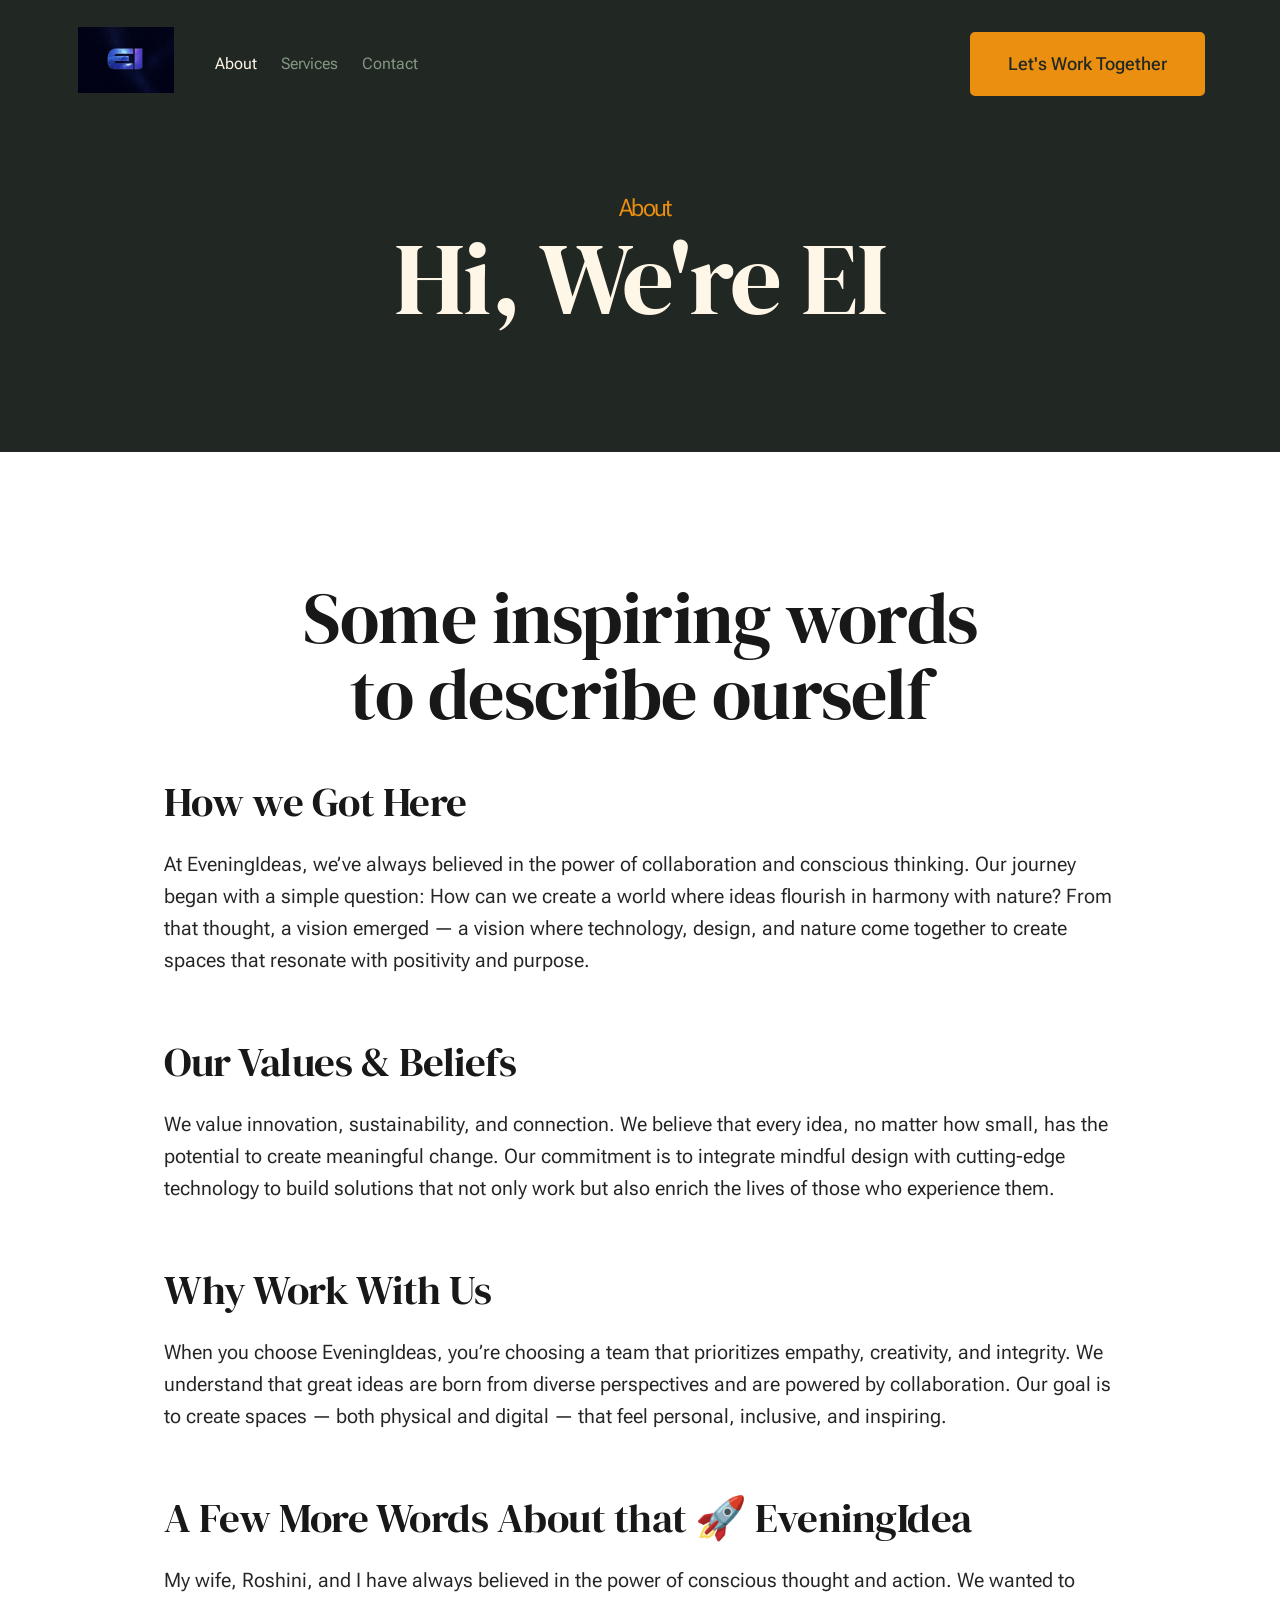
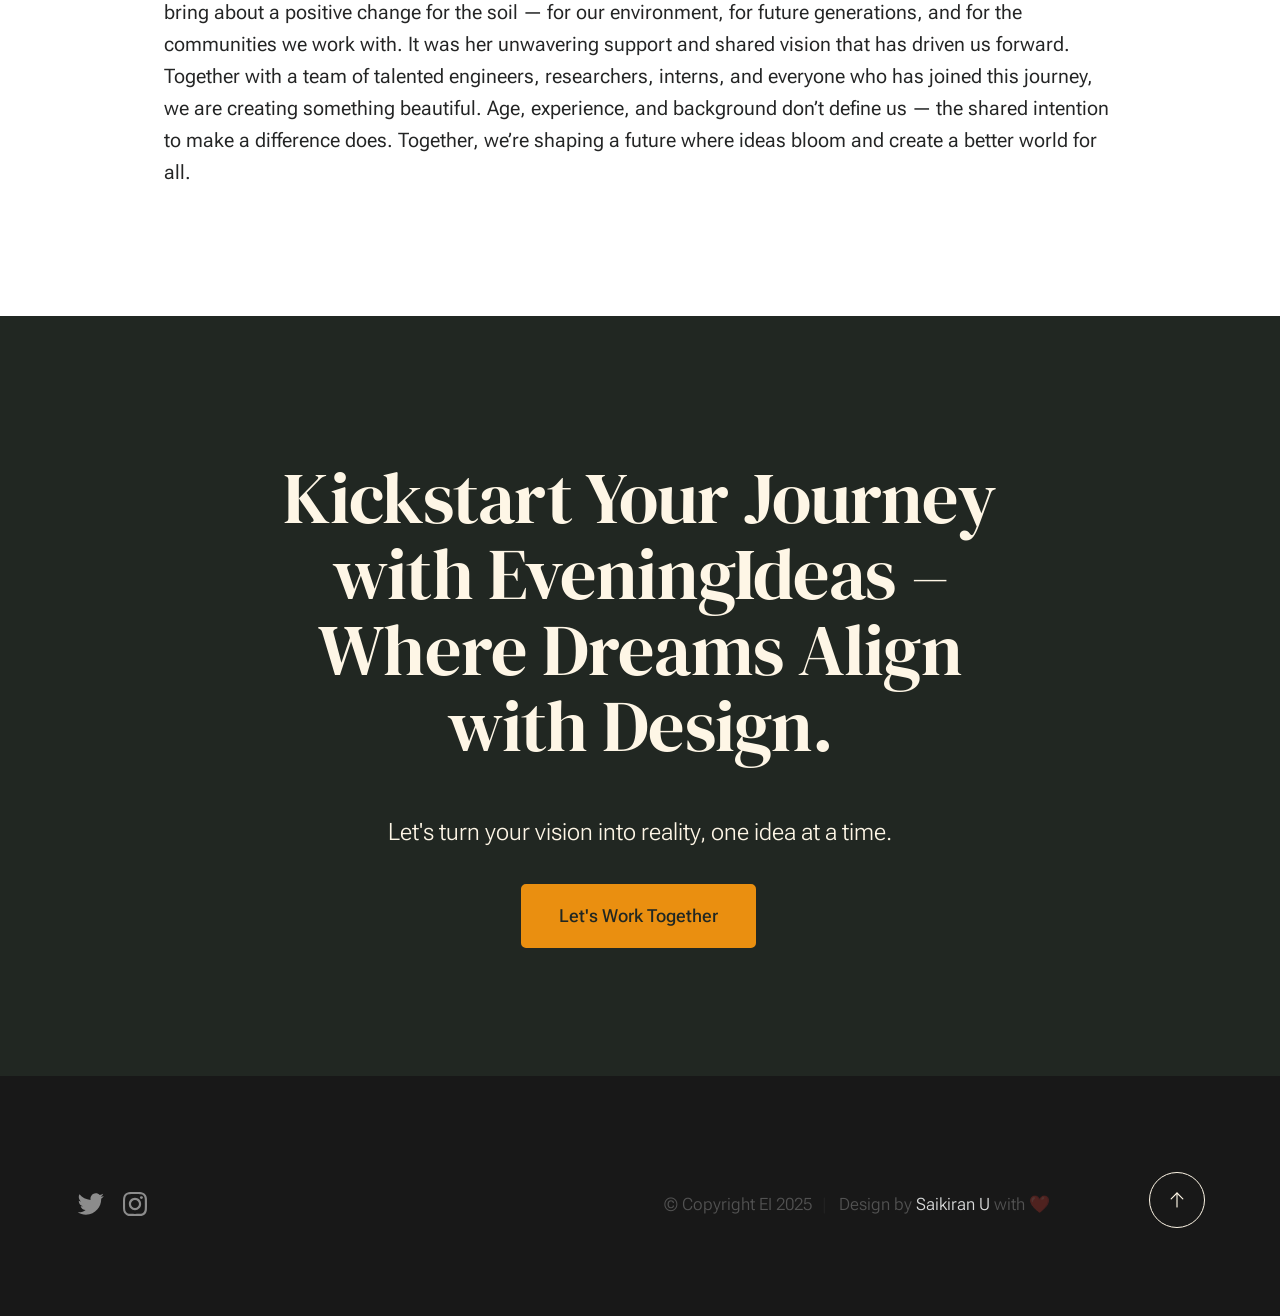
==== about.html @ 728749f4 "Add files via upload" ====
<!DOCTYPE html>
<html lang="en" class="no-js" >
<head>

    <!--- basic page needs
    ================================================== -->
    <meta charset="utf-8">
    <meta name="viewport" content="width=device-width, initial-scale=1">
    <title>About - EI</title>

    <script>
        document.documentElement.classList.remove('no-js');
        document.documentElement.classList.add('js');
    </script>

    <!-- CSS
    ================================================== -->
    <link rel="stylesheet" href="css/vendor.css">
    <link rel="stylesheet" href="css/styles.css">

    <!-- favicons
    ================================================== -->
    <link rel="apple-touch-icon" sizes="180x180" href="apple-touch-icon.jpeg">
    <link rel="icon" type="image/png" sizes="32x32" href="favicon-32x32.jpeg">
    <link rel="icon" type="image/png" sizes="16x16" href="favicon-16x16.jpeg">
    <link rel="manifest" href="site.webmanifest">

</head>


<body id="top">


    <!-- preloader
    ================================================== -->
    <div id="preloader">
        <div id="loader" class="dots-fade">
            <div></div>
            <div></div>
            <div></div>
        </div>
    </div>


    <!-- page wrap
    ================================================== -->
    <div id="page" class="s-pagewrap">


        <!-- # site header 
        ================================================== -->
        <header class="s-header">

            <div class="row s-header__inner width-sixteen-col">

                <div class="s-header__block">
                    <div class="s-header__logo">
                        <a class="logo" href="index.html">
                            <img src="images/logo.jpeg" alt="Homepage">
                        </a>
                    </div>

                    <a class="s-header__menu-toggle" href="#0"><span>Menu</span></a>
                </div> <!-- end s-header__block -->

                <nav class="s-header__nav">
    
                    <ul class="s-header__menu-links">
                        <li class="current"><a href="about.html">About</a></li>
                        <li><a href="services.html">Services</a></li>
                        <li><a href="contact.html">Contact</a></li>
                    </ul> <!-- s-header__menu-links -->

                    <div class="s-header__contact">
                        <a href="contact.html" class="btn btn--primary s-header__contact-btn">Let's Work Together</a>                        
                    </div> <!-- s-header__contact -->
    
                </nav> <!-- end s-header__nav -->

            </div> <!-- end s-header__inner -->

        </header> <!-- end s-header -->


        <!-- # site main content
        ================================================== -->
        <section id="content" class="s-content">

               <section class="s-pageheader pageheader">
                    <div class="row">
                        <div class="column xl-12">
                            <h1 class="page-title">
                                <span class="page-title__small-type text-pretitle">About</span>
                                Hi, We're EI
                            </h1>
                            
                        </div>
                    </div>
               </section> <!-- end pageheader --> 

               <section class="s-pagecontent pagecontent">

                    <div class="row row-x-center text-center">
                        <div class="column xl-8 lg-12">
                            <h2 class="text-display-title">Some inspiring words to describe ourself</h2>
                        </div>                       
                    </div> <!-- end pageintro -->   

                    <div class="row width-narrower pagemain">
                        <div class="column xl-12"> 

                            <h2>How we Got Here</h2>
                            <p>
                                At EveningIdeas, we’ve always believed in the power of collaboration and conscious thinking. 
                                Our journey began with a simple question: How can we create a world where ideas flourish in harmony with nature? 
                                From that thought, a vision emerged — a vision where technology, design, and nature come together to create spaces that resonate with positivity and purpose.
                            </p>

                            <h2>Our Values & Beliefs</h2>

                            
                            <p>
                               We value innovation, sustainability, and connection. 
                               We believe that every idea, no matter how small, has the potential to create meaningful change. 
                               Our commitment is to integrate mindful design with cutting-edge technology to build solutions that not only work but also enrich the lives of those who experience them.
                            </p>
                            
                            <h2>Why Work With Us</h2>
                            <p>
                               When you choose EveningIdeas, you’re choosing a team that prioritizes empathy, creativity, and integrity. 
                               We understand that great ideas are born from diverse perspectives and are powered by collaboration. 
                               Our goal is to create spaces — both physical and digital — that feel personal, inclusive, and inspiring.
                            </p>

                            <h2>A Few More Words About that 🚀 EveningIdea</h2>
                            <p>
                                My wife, Roshini, and I have always believed in the power of conscious thought and action. 
                                We wanted to bring about a positive change for the soil — for our environment, for future generations, and for the communities we work with. 
                                It was her unwavering support and shared vision that has driven us forward. Together with a team of talented engineers, researchers, interns, and 
                                everyone who has joined this journey, 
                                we are creating something beautiful. Age, experience, and background don’t define us — 
                                the shared intention to make a difference does. Together, we’re shaping a future where ideas bloom and 
                                create a better world for all.
                            </p>

                        </div> <!-- end grid-block-->
                    </div> <!-- end pagemain -->

               </section> <!-- pagecontent -->

    

        </section> <!-- s-content-->

        <!-- # cta
        ================================================== -->
        <section id="cta" class="s-cta"> 

            <div class="row row-x-center text-center">
                <div class="column xl-8 lg-12">

                    <div class="s-cta__content">
                        <h2 class="text-display-title">
                            Kickstart Your Journey with EveningIdeas – Where Dreams Align with Design.
                        </h2>
                        <p class="lead">
                            Let's turn your vision into reality, one idea at a time.
                        </p>
                        <a href="contact.html" class="btn btn--primary">Let's Work Together</a>
                    </div>

                </div>
            </div>

        </section> <!-- end s-cta -->

        


        <!-- # footer 
        ================================================== -->
        <footer class="s-footer">
            <div class="row s-footer__bottom">
                <div class="column xl-6 lg-12">
                    <ul class="s-footer__social social-list">
                        <li>
                            <a href="#0">
                                <svg xmlns="http://www.w3.org/2000/svg" width="24" height="24" viewBox="0 0 24 24" style="fill:rgba(0, 0, 0, 1);transform:;-ms-filter:"><path d="M19.633,7.997c0.013,0.175,0.013,0.349,0.013,0.523c0,5.325-4.053,11.461-11.46,11.461c-2.282,0-4.402-0.661-6.186-1.809 c0.324,0.037,0.636,0.05,0.973,0.05c1.883,0,3.616-0.636,5.001-1.721c-1.771-0.037-3.255-1.197-3.767-2.793 c0.249,0.037,0.499,0.062,0.761,0.062c0.361,0,0.724-0.05,1.061-0.137c-1.847-0.374-3.23-1.995-3.23-3.953v-0.05 c0.537,0.299,1.16,0.486,1.82,0.511C3.534,9.419,2.823,8.184,2.823,6.787c0-0.748,0.199-1.434,0.548-2.032 c1.983,2.443,4.964,4.04,8.306,4.215c-0.062-0.3-0.1-0.611-0.1-0.923c0-2.22,1.796-4.028,4.028-4.028 c1.16,0,2.207,0.486,2.943,1.272c0.91-0.175,1.782-0.512,2.556-0.973c-0.299,0.935-0.936,1.721-1.771,2.22 c0.811-0.088,1.597-0.312,2.319-0.624C21.104,6.712,20.419,7.423,19.633,7.997z"></path></svg>
                                <span class="u-screen-reader-text">Twitter</span>
                            </a>
                        </li>
                        <li>
                            <a href="#0">
                                <svg xmlns="http://www.w3.org/2000/svg" width="24" height="24" viewBox="0 0 24 24" style="fill:rgba(0, 0, 0, 1);transform:;-ms-filter:"><path d="M11.999,7.377c-2.554,0-4.623,2.07-4.623,4.623c0,2.554,2.069,4.624,4.623,4.624c2.552,0,4.623-2.07,4.623-4.624 C16.622,9.447,14.551,7.377,11.999,7.377L11.999,7.377z M11.999,15.004c-1.659,0-3.004-1.345-3.004-3.003 c0-1.659,1.345-3.003,3.004-3.003s3.002,1.344,3.002,3.003C15.001,13.659,13.658,15.004,11.999,15.004L11.999,15.004z"></path><circle cx="16.806" cy="7.207" r="1.078"></circle><path d="M20.533,6.111c-0.469-1.209-1.424-2.165-2.633-2.632c-0.699-0.263-1.438-0.404-2.186-0.42 c-0.963-0.042-1.268-0.054-3.71-0.054s-2.755,0-3.71,0.054C7.548,3.074,6.809,3.215,6.11,3.479C4.9,3.946,3.945,4.902,3.477,6.111 c-0.263,0.7-0.404,1.438-0.419,2.186c-0.043,0.962-0.056,1.267-0.056,3.71c0,2.442,0,2.753,0.056,3.71 c0.015,0.748,0.156,1.486,0.419,2.187c0.469,1.208,1.424,2.164,2.634,2.632c0.696,0.272,1.435,0.426,2.185,0.45 c0.963,0.042,1.268,0.055,3.71,0.055s2.755,0,3.71-0.055c0.747-0.015,1.486-0.157,2.186-0.419c1.209-0.469,2.164-1.424,2.633-2.633 c0.263-0.7,0.404-1.438,0.419-2.186c0.043-0.962,0.056-1.267,0.056-3.71s0-2.753-0.056-3.71C20.941,7.57,20.801,6.819,20.533,6.111z M19.315,15.643c-0.007,0.576-0.111,1.147-0.311,1.688c-0.305,0.787-0.926,1.409-1.712,1.711c-0.535,0.199-1.099,0.303-1.67,0.311 c-0.95,0.044-1.218,0.055-3.654,0.055c-2.438,0-2.687,0-3.655-0.055c-0.569-0.007-1.135-0.112-1.669-0.311 c-0.789-0.301-1.414-0.923-1.719-1.711c-0.196-0.534-0.302-1.099-0.311-1.669c-0.043-0.95-0.053-1.218-0.053-3.654 c0-2.437,0-2.686,0.053-3.655c0.007-0.576,0.111-1.146,0.311-1.687c0.305-0.789,0.93-1.41,1.719-1.712 c0.534-0.198,1.1-0.303,1.669-0.311c0.951-0.043,1.218-0.055,3.655-0.055c2.437,0,2.687,0,3.654,0.055 c0.571,0.007,1.135,0.112,1.67,0.311c0.786,0.303,1.407,0.925,1.712,1.712c0.196,0.534,0.302,1.099,0.311,1.669 c0.043,0.951,0.054,1.218,0.054,3.655c0,2.436,0,2.698-0.043,3.654H19.315z"></path></svg>
                                <span class="u-screen-reader-text">Instagram</span>
                            </a>
                        </li>
                    </ul> <!-- end s-footer__social -->
                </div>
                <div class="column xl-6 lg-12">
                    <p class="ss-copyright">
                        <span>© Copyright EI 2025</span> 
                        <span> Design by <a href="https://x.com/saiupputuri" target="_blank">  Saikiran U </a> with ❤️</span>
                    </p>
                </div>

                <div class="ss-go-top">
                    <a class="smoothscroll" title="Back to Top" href="#top">
                        <svg xmlns="http://www.w3.org/2000/svg" viewBox="0 0 24 24" width="36" height="36" fill="none" stroke="#ffffff" stroke-width="1" stroke-linecap="round" stroke-linejoin="round">&lt;!--!  Atomicons Free 1.00 by @atisalab License - https://atomicons.com/license/ (Icons: CC BY 4.0) Copyright 2021 Atomicons --&gt;<polyline points="17 11 12 6 7 11"></polyline><line x1="12" y1="18" x2="12" y2="6"></line></svg>
                    </a>
                </div> <!-- end ss-go-top -->
            </div>
            
        </footer> <!-- end s-footer -->

    </div> <!-- end page-wrap -->

    <!-- Java Script
    ================================================== -->
    <script src="js/plugins.js"></script>
    <script src="js/main.js"></script>

</body>
</html>
---- css/vendor.css ----
/* ===================================================================
 * Monica Third-party Stylesheets
 * Template Ver. 1.0.0
 * 12-13-2022
 * -------------------------------------------------------------------
 *
 * TOC:
 * # PrismJS
 * # Swiper
 *
 * ------------------------------------------------------------------- */


/* ===================================================================
 * # PrismJS 1.20.0
 *   https://prismjs.com/download.html#themes=prism-okaidia&languages=markup+css+clike+javascript+markup-templating+php 
 *   
 *   okaidia theme for JavaScript, CSS and HTML
 *   Loosely based on Monokai textmate theme by http://www.monokai.nl/
 *   @author ocodia
 * ------------------------------------------------------------------- */
code[class*=language-],
pre[class*=language-] {
  color          : #f8f8f2;
  background     : none;
  text-shadow    : 0 1px rgba(0, 0, 0, 0.3);
  font-family    : var(--font-mono);
  font-size      : calc(var(--text-size) * 0.9444);
  text-align     : left;
  white-space    : pre;
  word-spacing   : normal;
  word-break     : normal;
  word-wrap      : normal;
  line-height    : var(--vspace-1);
  -moz-tab-size  : 4;
  -o-tab-size    : 4;
  tab-size       : 4;
  -webkit-hyphens: none;
  -ms-hyphens    : none;
  hyphens        : none;
}

/* Code blocks */
pre[class*=language-] {
  padding : var(--vspace-0_5) 0 var(--vspace-1);
  margin  : var(--vspace-1) 0;
  overflow: auto;
}

:not(pre)>code[class*=language-],
pre[class*=language-] {
  background: #272822;
}

/* Inline code */
:not(pre)>code[class*=language-] {
  padding    : 0.1em;
  white-space: normal;
}

.token.comment,
.token.prolog,
.token.doctype,
.token.cdata {
  color: slategray;
}

.token.punctuation {
  color: #f8f8f2;
}

.token.namespace {
  opacity: 0.7;
}

.token.property,
.token.tag,
.token.constant,
.token.symbol,
.token.deleted {
  color: #f92672;
}

.token.boolean,
.token.number {
  color: #ae81ff;
}

.token.selector,
.token.attr-name,
.token.string,
.token.char,
.token.builtin,
.token.inserted {
  color: #a6e22e;
}

.token.operator,
.token.entity,
.token.url,
.language-css .token.string,
.style .token.string,
.token.variable {
  color: #f8f8f2;
}

.token.atrule,
.token.attr-value,
.token.function,
.token.class-name {
  color: #e6db74;
}

.token.keyword {
  color: #66d9ef;
}

.token.regex,
.token.important {
  color: #fd971f;
}

.token.important,
.token.bold {
  font-weight: bold;
}

.token.italic {
  font-style: italic;
}

.token.entity {
  cursor: help;
}



/* ===================================================================
 * # Swiper 6.4.5
 *   Most modern mobile touch slider and framework with hardware accelerated transitions
 *   https://swiperjs.com
 *
 *   Copyright 2014-2020 Vladimir Kharlampidi
 *
 *   Released under the MIT License
 *
 *   Released on: December 18, 2020
 * ------------------------------------------------------------------- */
@font-face {
  font-family: "swiper-icons";
  src        : url("data:application/font-woff;charset=utf-8;base64, [base64]//wADZ2x5ZgAAAywAAADMAAAD2MHtryVoZWFkAAABbAAAADAAAAA2E2+eoWhoZWEAAAGcAAAAHwAAACQC9gDzaG10eAAAAigAAAAZAAAArgJkABFsb2NhAAAC0AAAAFoAAABaFQAUGG1heHAAAAG8AAAAHwAAACAAcABAbmFtZQAAA/gAAAE5AAACXvFdBwlwb3N0AAAFNAAAAGIAAACE5s74hXjaY2BkYGAAYpf5Hu/j+W2+MnAzMYDAzaX6QjD6/4//Bxj5GA8AuRwMYGkAPywL13jaY2BkYGA88P8Agx4j+/8fQDYfA1AEBWgDAIB2BOoAeNpjYGRgYNBh4GdgYgABEMnIABJzYNADCQAACWgAsQB42mNgYfzCOIGBlYGB0YcxjYGBwR1Kf2WQZGhhYGBiYGVmgAFGBiQQkOaawtDAoMBQxXjg/wEGPcYDDA4wNUA2CCgwsAAAO4EL6gAAeNpj2M0gyAACqxgGNWBkZ2D4/wMA+xkDdgAAAHjaY2BgYGaAYBkGRgYQiAHyGMF8FgYHIM3DwMHABGQrMOgyWDLEM1T9/w8UBfEMgLzE////P/5//f/V/xv+r4eaAAeMbAxwIUYmIMHEgKYAYjUcsDAwsLKxc3BycfPw8jEQA/[base64]/uznmfPFBNODM2K7MTQ45YEAZqGP81AmGGcF3iPqOop0r1SPTaTbVkfUe4HXj97wYE+yNwWYxwWu4v1ugWHgo3S1XdZEVqWM7ET0cfnLGxWfkgR42o2PvWrDMBSFj/IHLaF0zKjRgdiVMwScNRAoWUoH78Y2icB/yIY09An6AH2Bdu/UB+yxopYshQiEvnvu0dURgDt8QeC8PDw7Fpji3fEA4z/PEJ6YOB5hKh4dj3EvXhxPqH/SKUY3rJ7srZ4FZnh1PMAtPhwP6fl2PMJMPDgeQ4rY8YT6Gzao0eAEA409DuggmTnFnOcSCiEiLMgxCiTI6Cq5DZUd3Qmp10vO0LaLTd2cjN4fOumlc7lUYbSQcZFkutRG7g6JKZKy0RmdLY680CDnEJ+UMkpFFe1RN7nxdVpXrC4aTtnaurOnYercZg2YVmLN/d/gczfEimrE/fs/bOuq29Zmn8tloORaXgZgGa78yO9/cnXm2BpaGvq25Dv9S4E9+5SIc9PqupJKhYFSSl47+Qcr1mYNAAAAeNptw0cKwkAAAMDZJA8Q7OUJvkLsPfZ6zFVERPy8qHh2YER+3i/BP83vIBLLySsoKimrqKqpa2hp6+jq6RsYGhmbmJqZSy0sraxtbO3sHRydnEMU4uR6yx7JJXveP7WrDycAAAAAAAH//wACeNpjYGRgYOABYhkgZgJCZgZNBkYGLQZtIJsFLMYAAAw3ALgAeNolizEKgDAQBCchRbC2sFER0YD6qVQiBCv/H9ezGI6Z5XBAw8CBK/m5iQQVauVbXLnOrMZv2oLdKFa8Pjuru2hJzGabmOSLzNMzvutpB3N42mNgZGBg4GKQYzBhYMxJLMlj4GBgAYow/P/PAJJhLM6sSoWKfWCAAwDAjgbRAAB42mNgYGBkAIIbCZo5IPrmUn0hGA0AO8EFTQAA") format("woff");
  font-weight: 400;
  font-style : normal;
}

:root {
  --swiper-theme-color: #007aff;
}

.swiper-container {
  margin-left : auto;
  margin-right: auto;
  position    : relative;
  overflow    : hidden;
  list-style  : none;
  padding     : 0;
  /* Fix of Webkit flickering */
  z-index     : 1;
}

.swiper-container-vertical>.swiper-wrapper {
  flex-direction: column;
}

.swiper-wrapper {
  position           : relative;
  width              : 100%;
  height             : 100%;
  z-index            : 1;
  display            : flex;
  transition-property: transform;
  box-sizing         : content-box;
}

.swiper-container-android .swiper-slide,
.swiper-wrapper {
  transform: translate3d(0px, 0, 0);
}

.swiper-container-multirow>.swiper-wrapper {
  flex-wrap: wrap;
}

.swiper-container-multirow-column>.swiper-wrapper {
  flex-wrap     : wrap;
  flex-direction: column;
}

.swiper-container-free-mode>.swiper-wrapper {
  transition-timing-function: ease-out;
  margin                    : 0 auto;
}

.swiper-slide {
  flex-shrink        : 0;
  width              : 100%;
  height             : 100%;
  position           : relative;
  transition-property: transform;
}

.swiper-slide-invisible-blank {
  visibility: hidden;
}

/* Auto Height */
.swiper-container-autoheight,
.swiper-container-autoheight .swiper-slide {
  height: auto;
}

.swiper-container-autoheight .swiper-wrapper {
  align-items        : flex-start;
  transition-property: transform, height;
}

/* 3D Effects */
.swiper-container-3d {
  perspective: 1200px;
}

.swiper-container-3d .swiper-wrapper,
.swiper-container-3d .swiper-slide,
.swiper-container-3d .swiper-slide-shadow-left,
.swiper-container-3d .swiper-slide-shadow-right,
.swiper-container-3d .swiper-slide-shadow-top,
.swiper-container-3d .swiper-slide-shadow-bottom,
.swiper-container-3d .swiper-cube-shadow {
  transform-style: preserve-3d;
}

.swiper-container-3d .swiper-slide-shadow-left,
.swiper-container-3d .swiper-slide-shadow-right,
.swiper-container-3d .swiper-slide-shadow-top,
.swiper-container-3d .swiper-slide-shadow-bottom {
  position      : absolute;
  left          : 0;
  top           : 0;
  width         : 100%;
  height        : 100%;
  pointer-events: none;
  z-index       : 10;
}

.swiper-container-3d .swiper-slide-shadow-left {
  background-image: linear-gradient(to left, rgba(0, 0, 0, 0.5), rgba(0, 0, 0, 0));
}

.swiper-container-3d .swiper-slide-shadow-right {
  background-image: linear-gradient(to right, rgba(0, 0, 0, 0.5), rgba(0, 0, 0, 0));
}

.swiper-container-3d .swiper-slide-shadow-top {
  background-image: linear-gradient(to top, rgba(0, 0, 0, 0.5), rgba(0, 0, 0, 0));
}

.swiper-container-3d .swiper-slide-shadow-bottom {
  background-image: linear-gradient(to bottom, rgba(0, 0, 0, 0.5), rgba(0, 0, 0, 0));
}

/* CSS Mode */
.swiper-container-css-mode>.swiper-wrapper {
  overflow          : auto;
  scrollbar-width   : none;
  /* For Firefox */
  -ms-overflow-style: none;
  /* For Internet Explorer and Edge */
}

.swiper-container-css-mode>.swiper-wrapper::-webkit-scrollbar {
  display: none;
}

.swiper-container-css-mode>.swiper-wrapper>.swiper-slide {
  scroll-snap-align: start start;
}

.swiper-container-horizontal.swiper-container-css-mode>.swiper-wrapper {
  -ms-scroll-snap-type: x mandatory;
  scroll-snap-type    : x mandatory;
}

.swiper-container-vertical.swiper-container-css-mode>.swiper-wrapper {
  -ms-scroll-snap-type: y mandatory;
  scroll-snap-type    : y mandatory;
}

:root {
  --swiper-navigation-size   : 44px;
  /*
    --swiper-navigation-color: var(--swiper-theme-color);
    */
}

.swiper-button-prev,
.swiper-button-next {
  position       : absolute;
  top            : 50%;
  width          : calc(var(--swiper-navigation-size) / 44 * 27);
  height         : var(--swiper-navigation-size);
  margin-top     : calc(-1 * var(--swiper-navigation-size) / 2);
  z-index        : 10;
  cursor         : pointer;
  display        : flex;
  align-items    : center;
  justify-content: center;
  color          : var(--swiper-navigation-color, var(--swiper-theme-color));
}

.swiper-button-prev.swiper-button-disabled,
.swiper-button-next.swiper-button-disabled {
  opacity       : 0.35;
  cursor        : auto;
  pointer-events: none;
}

.swiper-button-prev:after,
.swiper-button-next:after {
  font-family   : swiper-icons;
  font-size     : var(--swiper-navigation-size);
  text-transform: none !important;
  letter-spacing: 0;
  text-transform: none;
  font-variant  : initial;
  line-height   : 1;
}

.swiper-button-prev,
.swiper-container-rtl .swiper-button-next {
  left : 10px;
  right: auto;
}

.swiper-button-prev:after,
.swiper-container-rtl .swiper-button-next:after {
  content: "prev";
}

.swiper-button-next,
.swiper-container-rtl .swiper-button-prev {
  right: 10px;
  left : auto;
}

.swiper-button-next:after,
.swiper-container-rtl .swiper-button-prev:after {
  content: "next";
}

.swiper-button-prev.swiper-button-white,
.swiper-button-next.swiper-button-white {
  --swiper-navigation-color: #ffffff;
}

.swiper-button-prev.swiper-button-black,
.swiper-button-next.swiper-button-black {
  --swiper-navigation-color: #000000;
}

.swiper-button-lock {
  display: none;
}

:root {
  /*
    --swiper-pagination-color: var(--swiper-theme-color);
    */
}

.swiper-pagination {
  position  : absolute;
  text-align: center;
  transition: 300ms opacity;
  transform : translate3d(0, 0, 0);
  z-index   : 10;
}

.swiper-pagination.swiper-pagination-hidden {
  opacity: 0;
}

/* Common Styles */
.swiper-pagination-fraction,
.swiper-pagination-custom,
.swiper-container-horizontal>.swiper-pagination-bullets {
  bottom: 10px;
  left  : 0;
  width : 100%;
}

/* Bullets */
.swiper-pagination-bullets-dynamic {
  overflow : hidden;
  font-size: 0;
}

.swiper-pagination-bullets-dynamic .swiper-pagination-bullet {
  transform: scale(0.33);
  position : relative;
}

.swiper-pagination-bullets-dynamic .swiper-pagination-bullet-active {
  transform: scale(1);
}

.swiper-pagination-bullets-dynamic .swiper-pagination-bullet-active-main {
  transform: scale(1);
}

.swiper-pagination-bullets-dynamic .swiper-pagination-bullet-active-prev {
  transform: scale(0.66);
}

.swiper-pagination-bullets-dynamic .swiper-pagination-bullet-active-prev-prev {
  transform: scale(0.33);
}

.swiper-pagination-bullets-dynamic .swiper-pagination-bullet-active-next {
  transform: scale(0.66);
}

.swiper-pagination-bullets-dynamic .swiper-pagination-bullet-active-next-next {
  transform: scale(0.33);
}

.swiper-pagination-bullet {
  width        : 8px;
  height       : 8px;
  display      : inline-block;
  border-radius: 100%;
  background   : #000;
  opacity      : 0.2;
}

button.swiper-pagination-bullet {
  border            : none;
  margin            : 0;
  padding           : 0;
  box-shadow        : none;
  -webkit-appearance: none;
  -moz-appearance   : none;
  appearance        : none;
}

.swiper-pagination-clickable .swiper-pagination-bullet {
  cursor: pointer;
}

.swiper-pagination-bullet-active {
  opacity   : 1;
  background: var(--swiper-pagination-color, var(--swiper-theme-color));
}

.swiper-container-vertical>.swiper-pagination-bullets {
  right    : 10px;
  top      : 50%;
  transform: translate3d(0px, -50%, 0);
}

.swiper-container-vertical>.swiper-pagination-bullets .swiper-pagination-bullet {
  margin : 6px 0;
  display: block;
}

.swiper-container-vertical>.swiper-pagination-bullets.swiper-pagination-bullets-dynamic {
  top      : 50%;
  transform: translateY(-50%);
  width    : 8px;
}

.swiper-container-vertical>.swiper-pagination-bullets.swiper-pagination-bullets-dynamic .swiper-pagination-bullet {
  display   : inline-block;
  transition: 200ms transform, 200ms top;
}

.swiper-container-horizontal>.swiper-pagination-bullets .swiper-pagination-bullet {
  margin: 0 4px;
}

.swiper-container-horizontal>.swiper-pagination-bullets.swiper-pagination-bullets-dynamic {
  left       : 50%;
  transform  : translateX(-50%);
  white-space: nowrap;
}

.swiper-container-horizontal>.swiper-pagination-bullets.swiper-pagination-bullets-dynamic .swiper-pagination-bullet {
  transition: 200ms transform, 200ms left;
}

.swiper-container-horizontal.swiper-container-rtl>.swiper-pagination-bullets-dynamic .swiper-pagination-bullet {
  transition: 200ms transform, 200ms right;
}

/* Progress */
.swiper-pagination-progressbar {
  background: rgba(0, 0, 0, 0.25);
  position  : absolute;
}

.swiper-pagination-progressbar .swiper-pagination-progressbar-fill {
  background      : var(--swiper-pagination-color, var(--swiper-theme-color));
  position        : absolute;
  left            : 0;
  top             : 0;
  width           : 100%;
  height          : 100%;
  transform       : scale(0);
  transform-origin: left top;
}

.swiper-container-rtl .swiper-pagination-progressbar .swiper-pagination-progressbar-fill {
  transform-origin: right top;
}

.swiper-container-horizontal>.swiper-pagination-progressbar,
.swiper-container-vertical>.swiper-pagination-progressbar.swiper-pagination-progressbar-opposite {
  width : 100%;
  height: 4px;
  left  : 0;
  top   : 0;
}

.swiper-container-vertical>.swiper-pagination-progressbar,
.swiper-container-horizontal>.swiper-pagination-progressbar.swiper-pagination-progressbar-opposite {
  width : 4px;
  height: 100%;
  left  : 0;
  top   : 0;
}

.swiper-pagination-white {
  --swiper-pagination-color: #ffffff;
}

.swiper-pagination-black {
  --swiper-pagination-color: #000000;
}

.swiper-pagination-lock {
  display: none;
}

/* Scrollbar */
.swiper-scrollbar {
  border-radius   : 10px;
  position        : relative;
  -ms-touch-action: none;
  background      : rgba(0, 0, 0, 0.1);
}

.swiper-container-horizontal>.swiper-scrollbar {
  position: absolute;
  left    : 1%;
  bottom  : 3px;
  z-index : 50;
  height  : 5px;
  width   : 98%;
}

.swiper-container-vertical>.swiper-scrollbar {
  position: absolute;
  right   : 3px;
  top     : 1%;
  z-index : 50;
  width   : 5px;
  height  : 98%;
}

.swiper-scrollbar-drag {
  height       : 100%;
  width        : 100%;
  position     : relative;
  background   : rgba(0, 0, 0, 0.5);
  border-radius: 10px;
  left         : 0;
  top          : 0;
}

.swiper-scrollbar-cursor-drag {
  cursor: move;
}

.swiper-scrollbar-lock {
  display: none;
}

.swiper-zoom-container {
  width          : 100%;
  height         : 100%;
  display        : flex;
  justify-content: center;
  align-items    : center;
  text-align     : center;
}

.swiper-zoom-container>img,
.swiper-zoom-container>svg,
.swiper-zoom-container>canvas {
  max-width    : 100%;
  max-height   : 100%;
  -o-object-fit: contain;
  object-fit   : contain;
}

.swiper-slide-zoomed {
  cursor: move;
}

/* Preloader */
:root {
  /*
    --swiper-preloader-color: var(--swiper-theme-color);
    */
}

.swiper-lazy-preloader {
  width            : 42px;
  height           : 42px;
  position         : absolute;
  left             : 50%;
  top              : 50%;
  margin-left      : -21px;
  margin-top       : -21px;
  z-index          : 10;
  transform-origin : 50%;
  -webkit-animation: swiper-preloader-spin 1s infinite linear;
  animation        : swiper-preloader-spin 1s infinite linear;
  box-sizing       : border-box;
  border           : 4px solid var(--swiper-preloader-color, var(--swiper-theme-color));
  border-radius    : 50%;
  border-top-color : transparent;
}

.swiper-lazy-preloader-white {
  --swiper-preloader-color: #fff;
}

.swiper-lazy-preloader-black {
  --swiper-preloader-color: #000;
}

@-webkit-keyframes swiper-preloader-spin {
  100% {
    transform: rotate(360deg);
  }
}

@keyframes swiper-preloader-spin {
  100% {
    transform: rotate(360deg);
  }
}

/* a11y */
.swiper-container .swiper-notification {
  position      : absolute;
  left          : 0;
  top           : 0;
  pointer-events: none;
  opacity       : 0;
  z-index       : -1000;
}

.swiper-container-fade.swiper-container-free-mode .swiper-slide {
  transition-timing-function: ease-out;
}

.swiper-container-fade .swiper-slide {
  pointer-events     : none;
  transition-property: opacity;
}

.swiper-container-fade .swiper-slide .swiper-slide {
  pointer-events: none;
}

.swiper-container-fade .swiper-slide-active,
.swiper-container-fade .swiper-slide-active .swiper-slide-active {
  pointer-events: auto;
}

.swiper-container-cube {
  overflow: visible;
}

.swiper-container-cube .swiper-slide {
  pointer-events             : none;
  -webkit-backface-visibility: hidden;
  backface-visibility        : hidden;
  z-index                    : 1;
  visibility                 : hidden;
  transform-origin           : 0 0;
  width                      : 100%;
  height                     : 100%;
}

.swiper-container-cube .swiper-slide .swiper-slide {
  pointer-events: none;
}

.swiper-container-cube.swiper-container-rtl .swiper-slide {
  transform-origin: 100% 0;
}

.swiper-container-cube .swiper-slide-active,
.swiper-container-cube .swiper-slide-active .swiper-slide-active {
  pointer-events: auto;
}

.swiper-container-cube .swiper-slide-active,
.swiper-container-cube .swiper-slide-next,
.swiper-container-cube .swiper-slide-prev,
.swiper-container-cube .swiper-slide-next+.swiper-slide {
  pointer-events: auto;
  visibility    : visible;
}

.swiper-container-cube .swiper-slide-shadow-top,
.swiper-container-cube .swiper-slide-shadow-bottom,
.swiper-container-cube .swiper-slide-shadow-left,
.swiper-container-cube .swiper-slide-shadow-right {
  z-index                    : 0;
  -webkit-backface-visibility: hidden;
  backface-visibility        : hidden;
}

.swiper-container-cube .swiper-cube-shadow {
  position  : absolute;
  left      : 0;
  bottom    : 0px;
  width     : 100%;
  height    : 100%;
  background: #000;
  opacity   : 0.6;
  filter    : blur(50px);
  z-index   : 0;
}

.swiper-container-flip {
  overflow: visible;
}

.swiper-container-flip .swiper-slide {
  pointer-events             : none;
  -webkit-backface-visibility: hidden;
  backface-visibility        : hidden;
  z-index                    : 1;
}

.swiper-container-flip .swiper-slide .swiper-slide {
  pointer-events: none;
}

.swiper-container-flip .swiper-slide-active,
.swiper-container-flip .swiper-slide-active .swiper-slide-active {
  pointer-events: auto;
}

.swiper-container-flip .swiper-slide-shadow-top,
.swiper-container-flip .swiper-slide-shadow-bottom,
.swiper-container-flip .swiper-slide-shadow-left,
.swiper-container-flip .swiper-slide-shadow-right {
  z-index                    : 0;
  -webkit-backface-visibility: hidden;
  backface-visibility        : hidden;
}
---- css/styles.css ----
@charset "UTF-8";
/* =================================================================== 
 * Monica Main Stylesheet
 * Template Ver. 1.0.0
 * 12-13-2022
 * ------------------------------------------------------------------
 *
 * TOC:
 * # SETTINGS
 *		## fonts
 *    	## colors
 *	  	## spacing and typescale
 *		## grid variables
 * # CSS RESET
 * # GRID
 *		## extra large devices
 *		## large devices
 *		## medium devices 
 *		## tablet devices
 *		## mobile devices
 *		## small mobile devices
 *		## additional column stackpoints 
 * # BASE SETUP
 * # UTILITY CLASSES
 * # TYPOGRAPHY 
 *		## additional typography & helper classes
 *		## lists
 *		## media 
 *		## spacing
 * # PRELOADER
 *		## page loaded
 * # FORM 
 *		## style placeholder text
 *		## change autocomplete styles in Chrome
 * # BUTTONS
 * # TABLE
 * # COMPONENTS
 *		## pagination 
 *		## alert box 
 *		## skillbars
 *		## stats tabs
 * # PROJECT-WIDE SHARED STYLES
 *		## list items
 *		## social list
 *		## blog card
 *		## testimonials
 *		## swiper overrides
 * # GRID-BASED LAYOUTS
 *		## grid block
 *		## list grid
 * # PAGE WRAP
 * # SITE HEADER
 *		## logo
 *		## main navigation
 *		## mobile menu toggle
 * # PAGEHEADER & PAGECONTENT
 * # INTRO
 *		## intro content
 *		## intro scroll down
 *		## intro transitions
 * # ABOUT
 * # EXPERTISE
 * # CLIENTS
 *		## clients list
 * # CTA
 * # JOURNAL
 * # FOOTER
 *		## newsletter
 *		## copyright
 *		## go top
 * # BLOG STYLES 
 * # PAGE STYLES 
 *		## services page
 *		## contact page
 *
 * ------------------------------------------------------------------ */


/* ===================================================================
 * # SETTINGS
 *
 *
 * ------------------------------------------------------------------- */

/* ------------------------------------------------------------------- 
 * ## fonts 
 * ------------------------------------------------------------------- */
@import url("https://fonts.googleapis.com/css2?family=DM+Serif+Display&family=Roboto+Flex:opsz,wght@8..144,300;8..144,400;8..144,500;8..144,600&display=swap");

:root {
	--font-1: "Roboto Flex", sans-serif;
	--font-2: "DM Serif Display", Serif;

  /* monospace
   */
	--font-mono: Consolas, "Andale Mono", Courier, "Courier New", monospace;
}

/* ------------------------------------------------------------------- 
 * ## colors
 * ------------------------------------------------------------------- */
:root {
  /* color-1(#EA9010)
   * color-2(#343D35)
   * color-3(#FEF5E4)
   */
	--color-1: hsla(35, 87%, 49%, 1);
	--color-2: hsla(127, 8%, 22%, 1);
	--color-3: hsla(39, 93%, 95%, 1);

  /* theme color variations
   */
	--color-1-lightest             : hsla(35, 87%, 96%, 1);
	--color-1-lighter              : hsla(35, 87%, 69%, 1);
	--color-1-light                : hsla(35, 87%, 59%, 1);
	--color-1-dark                 : hsla(35, 87%, 39%, 1);
	--color-1-darker               : hsla(35, 87%, 29%, 1);
	--color-1-darkest              : hsla(35, 87%, 10%, 1);

	--color-2-lightest             : hsla(127, 8%, 55%, 1);
	--color-2-lighter              : hsla(127, 8%, 42%, 1);
	--color-2-light                : hsla(127, 8%, 32%, 1);
	--color-2-dark                 : hsla(127, 8%, 14%, 1);
	--color-2-darker               : hsla(127, 8%, 2%, 1);
	
	--color-3-light                : hsla(39, 93%, 100%, 1);
	--color-3-dark                 : hsla(39, 93%, 85%, 1);
	--color-3-darker               : hsla(39, 93%, 75%, 1);

  /* feedback colors
   * color-error(#ffd1d2), color-success(#c8e675), 
   * color-info(#d7ecfb), color-notice(#fff099)
   */
	--color-error                  : hsla(359, 100%, 91%, 1);
	--color-success                : hsla(76, 69%, 68%, 1);
	--color-info                   : hsla(205, 82%, 91%, 1);
	--color-notice                 : hsla(51, 100%, 80%, 1);
	--color-error-content          : hsla(359, 50%, 50%, 1);
	--color-success-content        : hsla(76, 29%, 28%, 1);
	--color-info-content           : hsla(205, 32%, 31%, 1);
	--color-notice-content         : hsla(51, 30%, 30%, 1);

  /* shades 
   * generated using 
   * Tint & Shade Generator 
   * (https                     ://maketintsandshades.com/)
   */
	--color-black                  : #000000;
	--color-gray-19                : #121212;
	--color-gray-18                : #242525;
	--color-gray-17                : #363737;
	--color-gray-16                : #484949;
	--color-gray-15                : #5b5c5c;
	--color-gray-14                : #6d6e6e;
	--color-gray-13                : #7f8080;
	--color-gray-12                : #919292;
	--color-gray-11                : #a3a5a5;
	--color-gray-10                : #b5b7b7;
	--color-gray-9                 : #bcbebe;
	--color-gray-8                 : #c4c5c5;
	--color-gray-7                 : #cbcdcd;
	--color-gray-6                 : #d3d4d4;
	--color-gray-5                 : #dadbdb;
	--color-gray-4                 : #e1e2e2;
	--color-gray-3                 : #e9e9e9;
	--color-gray-2                 : #f0f1f1;
	--color-gray-1                 : #f8f8f8;
	--color-white                  : #ffffff;

  /* text
   */
	--color-text                   : var(--color-gray-18);
	--color-text-dark              : #181818;
	--color-text-light             : var(--color-gray-14);
	--color-placeholder            : var(--color-gray-12);

  /* link
   */
	--color-link                   : var(--color-1);
	--color-link-hover             : var(--color-2-lighter);
	--color-link-active            : var(--color-2-lighter);

  /* buttons
   */
	--color-btn                    : var(--color-gray-4);
	--color-btn-text               : var(--color-text);
	--color-btn-hover              : var(--color-gray-5);
	--color-btn-hover-text         : var(--color-text);
	--color-btn-primary            : var(--color-1);
	--color-btn-primary-text       : var(--color-2-dark);
	--color-btn-primary-hover      : var(--color-1-light);
	--color-btn-primary-hover-text : var(--color-2-dark);
	--color-btn-stroke             : var(--color-text-dark);
	--color-btn-stroke-text        : var(--color-text-dark);
	--color-btn-stroke-hover       : var(--color-text-dark);
	--color-btn-stroke-hover-text  : var(--color-white);

  /* preloader
   */
	--color-preloader-bg           : var(--color-2-dark);
	--color-loader                 : var(--color-white);
	--color-loader-light           : var(--color-2-light);

  /* others
   */
	--color-body                   : white;
	--color-border                 : rgba(0, 0, 0, .1);
	--border-radius                : 5px;
}

/* ------------------------------------------------------------------- 
 * ## spacing and typescale
 * ------------------------------------------------------------------- */
:root {
  /* spacing
   * base font size: 20px 
   * vertical space unit : 32px
   */
	--base-size        : 62.5%;
	--multiplier       : 1;
	--base-font-size   : calc(2rem * var(--multiplier));
	--space            : calc(3.2rem * var(--multiplier));

  /* vertical spacing 
   */
	--vspace-0_125     : calc(0.125 * var(--space));
	--vspace-0_25      : calc(0.25 * var(--space));
	--vspace-0_375     : calc(0.375 * var(--space));
	--vspace-0_5       : calc(0.5 * var(--space));
	--vspace-0_625     : calc(0.625 * var(--space));
	--vspace-0_75      : calc(0.75 * var(--space));
	--vspace-0_875     : calc(0.875 * var(--space));
	--vspace-1         : calc(var(--space));
	--vspace-1_25      : calc(1.25 * var(--space));
	--vspace-1_5       : calc(1.5 * var(--space));
	--vspace-1_75      : calc(1.75 * var(--space));
	--vspace-2         : calc(2 * var(--space));
	--vspace-2_5       : calc(2.5 * var(--space));
	--vspace-3         : calc(3 * var(--space));
	--vspace-3_5       : calc(3.5 * var(--space));
	--vspace-4         : calc(4 * var(--space));
	--vspace-4_5       : calc(4.5 * var(--space));
	--vspace-5         : calc(5 * var(--space));
	--vspace-5_5       : calc(5.5 * var(--space));
	--vspace-6         : calc(6 * var(--space));
	--vspace-6_5       : calc(6.5 * var(--space));
	--vspace-7         : calc(7 * var(--space));
	--vspace-7_5       : calc(7.5 * var(--space));
	--vspace-8         : calc(8 * var(--space));
	--vspace-8_5       : calc(8.5 * var(--space));
	--vspace-9         : calc(9 * var(--space));
	--vspace-9_5       : calc(9.5 * var(--space));
	--vspace-10        : calc(10 * var(--space));

  /* type scale
   * ratio 1        :2 | base: 20px
   * -------------------------------------------------------
   *
   * --text-huge-3    = (148.60px)
   * --text-huge-2    = (123.83px)
   * --text-huge-1    = (103.20px)
   * --text-display-3 = (86.00px)
   * --text-display-2 = (71.66px)
   * --text-display-1 = (59.72px)
   * --text-xxxl      = (49.77px)
   * --text-xxl       = (41.47px)
   * --text-xl        = (34.56px)
   * --text-lg        = (28.80px)
   * --text-md        = (24.00px)
   * --text-size      = (20.00px) BASE
   * --text-sm        = (16.67px)
   * --text-xs        = (13.89px)
   *
   * ---------------------------------------------------------
   */
	--text-scale-ratio : 1.2;
	--text-size        : var(--base-font-size);
	--text-xs          : calc((var(--text-size) / var(--text-scale-ratio)) / var(--text-scale-ratio));
	--text-sm          : calc(var(--text-xs) * var(--text-scale-ratio));
	--text-md          : calc(var(--text-sm) * var(--text-scale-ratio) * var(--text-scale-ratio));
	--text-lg          : calc(var(--text-md) * var(--text-scale-ratio));
	--text-xl          : calc(var(--text-lg) * var(--text-scale-ratio));
	--text-xxl         : calc(var(--text-xl) * var(--text-scale-ratio));
	--text-xxxl        : calc(var(--text-xxl) * var(--text-scale-ratio));
	--text-display-1   : calc(var(--text-xxxl) * var(--text-scale-ratio));
	--text-display-2   : calc(var(--text-display-1) * var(--text-scale-ratio));
	--text-display-3   : calc(var(--text-display-2) * var(--text-scale-ratio));
	--text-huge-1      : calc(var(--text-display-3) * var(--text-scale-ratio));
	--text-huge-2      : calc(var(--text-huge-1) * var(--text-scale-ratio));
	--text-huge-3      : calc(var(--text-huge-2) * var(--text-scale-ratio));

  /* default button height
   */
	--vspace-btn       : var(--vspace-2);
}

/* on mobile devices below 600px, change the value of '--multiplier' 
 * to adjust the values of base font size and vertical space unit.
 */
@media screen and (max-width: 600px) {
	:root {
		--multiplier: .9375;
	}
}

/* ------------------------------------------------------------------- 
 * ## grid variables
 * ------------------------------------------------------------------- */
:root {
  
  /* widths for rows and containers
   */
	--width-sixteen-cols: 1760px;
	--width-default     : 1320px;
	--width-wide        : 1600px;
	--width-wider       : 1800px;
	--width-narrow      : 1200px;
	--width-narrower    : 1000px;
	--width-narrowest   : 800px;
	--width-full        : 100%;
	--width-grid-max    : var(--width-default);

  /* gutter
   */
	--gutter            : 2.4rem;
}

/* on large screen devices
 */
@media screen and (max-width: 1000px) {
	:root {
		--gutter: 2.2rem;
	}
}

/* on small devices
 */
@media screen and (max-width: 600px) {
	:root {
		--gutter: 1rem;
	}
}



/* ====================================================================
 * # CSS RESET
 *
 *
 * --------------------------------------------------------------------
 * http://meyerweb.com/eric/tools/css/reset/ 
 * v2.0 | 20110126
 * License: none (public domain)
 * -------------------------------------------------------------------- */
html,
body,
div,
span,
applet,
object,
iframe,
h1,
h2,
h3,
h4,
h5,
h6,
p,
blockquote,
pre,
a,
abbr,
acronym,
address,
big,
cite,
code,
del,
dfn,
em,
img,
ins,
kbd,
q,
s,
samp,
small,
strike,
strong,
sub,
sup,
tt,
var,
b,
u,
i,
center,
dl,
dt,
dd,
ol,
ul,
li,
fieldset,
form,
label,
legend,
table,
caption,
tbody,
tfoot,
thead,
tr,
th,
td,
article,
aside,
canvas,
details,
embed,
figure,
figcaption,
footer,
header,
hgroup,
menu,
nav,
output,
ruby,
section,
summary,
time,
mark,
audio,
video {
	margin        : 0;
	padding       : 0;
	border        : 0;
	font-size     : 100%;
	font          : inherit;
	vertical-align: baseline;
}

/* HTML5 display-role reset for older browsers */
article,
aside,
details,
figcaption,
figure,
footer,
header,
hgroup,
menu,
nav,
section {
	display: block;
}

body {
	line-height: 1;
}

ol,
ul {
	list-style: none;
}

blockquote,
q {
	quotes: none;
}

blockquote:before,
blockquote:after,
q:before,
q:after {
	content: "";
	content: none;
}

table {
	border-collapse: collapse;
	border-spacing : 0;
}


/* ===================================================================
 * # GRID v5.0.0
 *
 *
 * -------------------------------------------------------------------
 * - Grid system based on the flex display property.
 *
 * - Grid breakpoints are based on MAXIMUM WIDTH media queries, 
 *   meaning they apply to that one breakpoint and ALL THOSE BELOW IT.
 *
 * - Grid columns without a specified width will automatically layout 
 *   as equal width columns.
 *
 * - On viewports 400px and below, all grid columns will stacked 
 *   vertically
 *
 * ------------------------------------------------------------------- */

/* row 
 */
.row {
	display  : flex;
	flex-flow: row wrap;
	width    : min(92%, var(--width-grid-max));
	margin   : 0 auto;
}

.row .row {
	width       : auto;
	margin-left : calc(var(--gutter) * -1);
	margin-right: calc(var(--gutter) * -1);
}

/* column
 */
.column {
	flex   : 1;
	padding: 0 var(--gutter);
}

.collapse>.column,
.column.collapse {
	padding: 0;
}

/* row utility classes
 */
.row.row-wrap {
	flex-wrap: wrap;
}

.row.row-nowrap {
	flex-wrap: nowrap;
}

.row.row-y-top {
	align-items: flex-start;
}

.row.row-y-bottom {
	align-items: flex-end;
}

.row.row-y-center {
	align-items: center;
}

.row.row-stretch {
	align-items: stretch;
}

.row.row-baseline {
	align-items: baseline;
}

.row.row-x-left {
	justify-content: flex-start;
}

.row.row-x-right {
	justify-content: flex-end;
}

.row.row-x-center {
	justify-content: center;
}

.row.row-center {
	align-items    : center;
	justify-content: center;
}

/* ------------------------- -------------------------------------------
 * ## extra large devices (1201px and above)
 * -------------------------------------------------------------------- */
.xl-1 {
	flex : none;
	width: 8.3333333333%;
}

.xl-2 {
	flex : none;
	width: 16.6666666667%;
}

.xl-3 {
	flex : none;
	width: 25%;
}

.xl-4 {
	flex : none;
	width: 33.3333333333%;
}

.xl-5 {
	flex : none;
	width: 41.6666666667%;
}

.xl-6 {
	flex : none;
	width: 50%;
}

.xl-7 {
	flex : none;
	width: 58.3333333333%;
}

.xl-8 {
	flex : none;
	width: 66.6666666667%;
}

.xl-9 {
	flex : none;
	width: 75%;
}

.xl-10 {
	flex : none;
	width: 83.3333333333%;
}

.xl-11 {
	flex : none;
	width: 91.6666666667%;
}

.xl-12 {
	flex : none;
	width: 100%;
}

/* --------------------------------------------------------------------
 * ## large devices (1001px to 1200px)
 * -------------------------------------------------------------------- */
@media screen and (max-width: 1200px) {
	.lg-1 {
		flex : none;
		width: 8.3333333333%;
	}

	.lg-2 {
		flex : none;
		width: 16.6666666667%;
	}

	.lg-3 {
		flex : none;
		width: 25%;
	}

	.lg-4 {
		flex : none;
		width: 33.3333333333%;
	}

	.lg-5 {
		flex : none;
		width: 41.6666666667%;
	}

	.lg-6 {
		flex : none;
		width: 50%;
	}

	.lg-7 {
		flex : none;
		width: 58.3333333333%;
	}

	.lg-8 {
		flex : none;
		width: 66.6666666667%;
	}

	.lg-9 {
		flex : none;
		width: 75%;
	}

	.lg-10 {
		flex : none;
		width: 83.3333333333%;
	}

	.lg-11 {
		flex : none;
		width: 91.6666666667%;
	}

	.lg-12 {
		flex : none;
		width: 100%;
	}
}

/* --------------------------------------------------------------------
 * ## medium devices (801px to 1000px)
 * -------------------------------------------------------------------- */
@media screen and (max-width: 1000px) {
	.md-1 {
		flex : none;
		width: 8.3333333333%;
	}

	.md-2 {
		flex : none;
		width: 16.6666666667%;
	}

	.md-3 {
		flex : none;
		width: 25%;
	}

	.md-4 {
		flex : none;
		width: 33.3333333333%;
	}

	.md-5 {
		flex : none;
		width: 41.6666666667%;
	}

	.md-6 {
		flex : none;
		width: 50%;
	}

	.md-7 {
		flex : none;
		width: 58.3333333333%;
	}

	.md-8 {
		flex : none;
		width: 66.6666666667%;
	}

	.md-9 {
		flex : none;
		width: 75%;
	}

	.md-10 {
		flex : none;
		width: 83.3333333333%;
	}

	.md-11 {
		flex : none;
		width: 91.6666666667%;
	}

	.md-12 {
		flex : none;
		width: 100%;
	}
}

/* --------------------------------------------------------------------
 * ## tablet devices (601px to 800px)  
 * -------------------------------------------------------------------- */
@media screen and (max-width: 800px) {
	.tab-1 {
		flex : none;
		width: 8.3333333333%;
	}

	.tab-2 {
		flex : none;
		width: 16.6666666667%;
	}

	.tab-3 {
		flex : none;
		width: 25%;
	}

	.tab-4 {
		flex : none;
		width: 33.3333333333%;
	}

	.tab-5 {
		flex : none;
		width: 41.6666666667%;
	}

	.tab-6 {
		flex : none;
		width: 50%;
	}

	.tab-7 {
		flex : none;
		width: 58.3333333333%;
	}

	.tab-8 {
		flex : none;
		width: 66.6666666667%;
	}

	.tab-9 {
		flex : none;
		width: 75%;
	}

	.tab-10 {
		flex : none;
		width: 83.3333333333%;
	}

	.tab-11 {
		flex : none;
		width: 91.6666666667%;
	}

	.tab-12 {
		flex : none;
		width: 100%;
	}
}

/* --------------------------------------------------------------------
 * ## mobile devices (401px to 600px)  
 * -------------------------------------------------------------------- */
@media screen and (max-width: 600px) {
	.row {
		width        : 100%;
		padding-left : 6vw;
		padding-right: 6vw;
	}

	.row .row {
		padding-left : 0;
		padding-right: 0;
	}

	.mob-1 {
		flex : none;
		width: 8.3333333333%;
	}

	.mob-2 {
		flex : none;
		width: 16.6666666667%;
	}

	.mob-3 {
		flex : none;
		width: 25%;
	}

	.mob-4 {
		flex : none;
		width: 33.3333333333%;
	}

	.mob-5 {
		flex : none;
		width: 41.6666666667%;
	}

	.mob-6 {
		flex : none;
		width: 50%;
	}

	.mob-7 {
		flex : none;
		width: 58.3333333333%;
	}

	.mob-8 {
		flex : none;
		width: 66.6666666667%;
	}

	.mob-9 {
		flex : none;
		width: 75%;
	}

	.mob-10 {
		flex : none;
		width: 83.3333333333%;
	}

	.mob-11 {
		flex : none;
		width: 91.6666666667%;
	}

	.mob-12 {
		flex : none;
		width: 100%;
	}
}

/* --------------------------------------------------------------------
 * ## small mobile devices (up to 400px)
 * -------------------------------------------------------------------- */

/* stack columns vertically
 */
@media screen and (max-width: 400px) {
	.row .row {
		margin-left : 0;
		margin-right: 0;
	}

	.column {
		flex        : none;
		width       : 100%;
		margin-left : 0;
		margin-right: 0;
		padding     : 0;
	}
}

/* --------------------------------------------------------------------
 * ## additional column stackpoints 
 * -------------------------------------------------------------------- */
@media screen and (max-width: 900px) {
	.stack-on-900 {
		flex        : none;
		width       : 100%;
		margin-left : 0;
		margin-right: 0;
	}
}

@media screen and (max-width: 700px) {
	.stack-on-700 {
		flex        : none;
		width       : 100%;
		margin-left : 0;
		margin-right: 0;
	}
}

@media screen and (max-width: 550px) {
	.stack-on-550 {
		flex        : none;
		width       : 100%;
		margin-left : 0;
		margin-right: 0;
	}
}


/* ===================================================================
 * # BASE SETUP
 *
 *
 * ------------------------------------------------------------------- */
html {
	font-size : var(--base-size);
	box-sizing: border-box;
}

*,
*::before,
*::after {
	box-sizing: inherit;
}

html,
body {
	height: 100%;
}

body {
	background-color          : var(--color-body);
	-webkit-overflow-scrolling: touch;
	-webkit-text-size-adjust  : 100%;
	-webkit-font-smoothing    : antialiased;
	-moz-osx-font-smoothing   : grayscale;
}

p {
	font-size     : inherit;
	text-rendering: optimizeLegibility;
}

a {
	text-decoration: none;
}

svg,
img,
video {
	max-width: 100%;
	height   : auto;
}

pre {
	overflow: auto;
}

div,
dl,
dt,
dd,
ul,
ol,
li,
h1,
h2,
h3,
h4,
h5,
h6,
pre,
form,
p,
blockquote,
th,
td {
	margin : 0;
	padding: 0;
}

input[type=email],
input[type=number],
input[type=search],
input[type=text],
input[type=tel],
input[type=url],
input[type=password],
textarea {
	-webkit-appearance: none;
	-moz-appearance   : none;
	appearance        : none;
}


/* ===================================================================
 * # UTILITY CLASSES
 *
 *
 * ------------------------------------------------------------------- */

/* flex item alignment classes
 */
.u-flexitem-center {
	margin    : auto;
	align-self: center;
}

.u-flexitem-left {
	margin-right: auto;
	align-self  : center;
}

.u-flexitem-right {
	margin-left: auto;
	align-self : center;
}

.u-flexitem-x-center {
	margin-right: auto;
	margin-left : auto;
}

.u-flexitem-x-left {
	margin-right: auto;
}

.u-flexitem-x-right {
	margin-left: auto;
}

.u-flexitem-y-center {
	align-self: center;
}

.u-flexitem-y-top {
	align-self: flex-start;
}

.u-flexitem-y-bottom {
	align-self: flex-end;
}

/* misc helper classes
 */
.u-screen-reader-text {
	clip             : rect(1px, 1px, 1px, 1px);
	-webkit-clip-path: inset(50%);
	clip-path        : inset(50%);
	height           : 1px;
	width            : 1px;
	margin           : -1px;
	overflow         : hidden;
	padding          : 0;
	border           : 0;
	position         : absolute;
	word-wrap        : normal !important;
}

.u-clearfix:after {
	content: "";
	display: table;
	clear  : both;
}

.u-flex-center {
	align-items    : center;
	justify-content: center;
}

.u-hidden {
	display: none;
}

.u-invisible {
	visibility: hidden;
}

.u-antialiased {
	-webkit-font-smoothing : antialiased;
	-moz-osx-font-smoothing: grayscale;
}

.u-overflow-hidden {
	overflow: hidden;
}

.u-remove-top {
	margin-top: 0;
}

.u-remove-bottom {
	margin-bottom: 0;
}

.u-add-half-bottom {
	margin-bottom: var(--vspace-0_5);
}

.u-add-bottom {
	margin-bottom: var(--vspace-1);
}

.u-no-border {
	border: none;
}

.u-fullwidth {
	width: 100%;
}

.u-pull-left {
	float: left;
}

.u-pull-right {
	float: right;
}


/* ===================================================================
 * # TYPOGRAPHY 
 *
 *
 * ------------------------------------------------------------------- 
 * type scale - ratio 1:2 | base: 20px
 * -------------------------------------------------------------------
 *
 * --text-huge-3    = (148.60px)
 * --text-huge-2    = (123.83px)
 * --text-huge-1    = (103.20px)
 * --text-display-3 = (86.00px)
 * --text-display-2 = (71.66px)
 * --text-display-1 = (59.72px)
 * --text-xxxl      = (49.77px)
 * --text-xxl       = (41.47px)
 * --text-xl        = (34.56px)
 * --text-lg        = (28.80px)
 * --text-md        = (24.00px)
 * --text-size      = (20.00px) BASE
 * --text-sm        = (16.67px)
 * --text-xs        = (13.89px)
 *
 * -------------------------------------------------------------------- */

/* --------------------------------------------------------------------
 * ## base type styles
 * -------------------------------------------------------------------- */
body {
	font-family: var(--font-1);
	font-size  : var(--base-font-size);
	font-weight: 400;
	line-height: var(--vspace-1);
	color      : var(--color-text);
}

/* links
 */
a {
	color     : var(--color-link);
	transition: all 0.3s ease-in-out;
}

a:focus,
a:hover,
a:active {
	color: var(--color-link-hover);
}

a:hover,
a:active {
	outline: 0;
}

/* headings
 */
h1,
h2,
h3,
h4,
h5,
h6,
.h1,
.h2,
.h3,
.h4,
.h5,
.h6 {
	font-family           : var(--font-2);
	font-weight           : 400;
	color                 : var(--color-text-dark);
	font-variant-ligatures: common-ligatures;
	text-rendering        : optimizeLegibility;
}

h1,
.h1 {
	margin-top   : var(--vspace-2_5);
	margin-bottom: var(--vspace-0_75);
}

h2,
.h2,
h3,
.h3,
h4,
.h4 {
	margin-top   : var(--vspace-2);
	margin-bottom: var(--vspace-0_75);
}

h5,
.h5,
h6,
.h6 {
	margin-top   : var(--vspace-1_75);
	margin-bottom: var(--vspace-0_5);
}

h1,
.h1 {
	font-size     : var(--text-display-2);
	line-height   : calc(2.25 * var(--space));
	letter-spacing: -0.015em;
}

@media screen and (max-width: 500px) {

	h1,
	.h1 {
		font-size  : var(--text-xxxl);
		line-height: calc(1.625 * var(--space));
	}
}

h2,
.h2 {
	font-size     : var(--text-xxl);
	line-height   : calc(1.375 * var(--space));
	letter-spacing: -0.012em;
}

h3,
.h3 {
	font-size  : var(--text-xl);
	line-height: calc(1.125 * var(--space));
}

h4,
.h4 {
	font-size  : var(--text-lg);
	line-height: var(--vspace-1);
}

h5,
.h5 {
	font-size  : var(--text-md);
	line-height: var(--vspace-0_875);
}

h6,
.h6 {
	font-family   : var(--font-1);
	font-weight   : 600;
	font-size     : var(--text-sm);
	line-height   : var(--vspace-0_75);
	text-transform: uppercase;
	letter-spacing: 0.3rem;
}

/* emphasis, italic,
 * strong, bold and small text
 */
em,
i,
strong,
b {
	font-size  : inherit;
	line-height: inherit;
}

em,
i {
	font-style: italic;
}

strong,
b {
	font-weight: 600;
	color: #f2f0f0;
}

small {
	font-size  : 80%;
	font-weight: 400;
	line-height: var(--vspace-0_5);
}

/* blockquotes
 */
blockquote {
	margin     : 0 0 var(--vspace-1) 0;
	padding    : var(--vspace-1) var(--vspace-1_5);
	border-left: 2px solid var(--color-text-dark);
	position   : relative;
}

blockquote p {
	font-family: var(--font-1);
	font-weight: 400;
	font-size  : var(--text-lg);
	font-style : normal;
	line-height: var(--vspace-1_25);
	color      : var(--color-text-dark);
	padding    : 0;
}

blockquote cite {
	display    : block;
	font-family: var(--font-1);
	font-weight: 400;
	font-size  : var(--text-sm);
	line-height: var(--vspace-0_75);
	font-style : normal;
}

blockquote cite:before {
	content: "— ";
}

blockquote cite,
blockquote cite a,
blockquote cite a:visited {
	color : var(--color-text-light);
	border: none;
}

@media screen and (max-width: 500px) {
	blockquote {
		padding: var(--vspace-0_75) var(--vspace-0_75);
	}

	blockquote p {
		font-size  : var(--text-md);
		line-height: var(--vspace-1);
	}
}

/* figures
 */
figure img,
p img {
	margin        : 0;
	vertical-align: bottom;
}

figure {
	display     : block;
	margin-left : 0;
	margin-right: 0;
}

figure img+figcaption {
	margin-top: var(--vspace-1);
}

figcaption {
	/* font-style: italic; */
	font-size    : var(--text-sm);
	text-align   : center;
	margin-bottom: 0;
}

/* preformatted, code
 */
var,
kbd,
samp,
code,
pre {
	font-family: var(--font-mono);
}

pre {
	padding   : var(--vspace-0_75) var(--vspace-1) var(--vspace-1);
	background: var(--color-gray-2);
	overflow-x: auto;
}

code {
	font-size    : var(--text-sm);
	line-height  : 1.6rem;
	margin       : 0 0.2rem;
	padding      : calc((var(--vspace-1) - 1.6rem) / 2 - 0.1rem) 0.7rem;
	white-space  : nowrap;
	background   : var(--color-gray-2);
	border       : 1px solid var(--color-gray-5);
	color        : var(--color-text);
	border-radius: 3px;
}

pre>code {
	display    : block;
	white-space: pre;
	line-height: var(--vspace-1);
	padding    : 0;
	margin     : 0;
	border     : none;
}

/* deleted text, abbreviation,
 * & mark text
 */
del {
	text-decoration: line-through;
}

abbr {
	font-family   : var(--font-1);
	font-weight   : 600;
	font-variant  : small-caps;
	text-transform: lowercase;
	letter-spacing: 0.1em;
	color         : var(--color-text-dark);
}

abbr[title],
dfn[title] {
	border-bottom  : 1px dotted;
	cursor         : help;
	text-decoration: none;
}

mark {
	background: var(--color-1-light);
	color     : var(--color-text);
}

/* horizontal rule
 */
hr {
	border      : solid var(--color-border);
	border-width: 0.1rem 0 0;
	clear       : both;
	margin      : var(--vspace-2) 0 calc(var(--vspace-2) - 1px);
	height      : 0;
}

hr.fancy {
	border    : none;
	margin    : var(--vspace-2) 0;
	height    : var(--vspace-1);
	text-align: center;
}

hr.fancy::before {
	content       : "*****";
	letter-spacing: 0.3em;
}

/* --------------------------------------------------------------------
 * ## additional typography & helper classes
 * -------------------------------------------------------------------- */
.lead,
.attention-getter {
	font-family: var(--font-1);
	font-size  : var(--text-md);
	line-height: var(--vspace-1_25);
}

@media screen and (max-width: 800px) {

	.lead,
	.attention-getter {
		font-size  : calc(var(--text-size) * 1.1);
		line-height: calc(1.125 * var(--space));
	}
}

.pull-quote {
	position  : relative;
	padding   : 0;
	margin-top: 0;
	text-align: center;
}

.pull-quote blockquote {
	border     : none;
	margin     : 0 auto;
	max-width  : 62rem;
	padding-top: var(--vspace-2_5);
	position   : relative;
}

.pull-quote blockquote p {
	font-weight: 400;
	color      : var(--color-text-dark);
}

.pull-quote blockquote:before {
	content          : "";
	display          : block;
	height           : var(--vspace-1);
	width            : var(--vspace-1);
	background-repeat: no-repeat;
	background       : center center;
	background-size  : contain;
	background-image : url(../images/icons/icon-quote.svg);
	transform        : translate(-50%, 0, 0);
	position         : absolute;
	top              : var(--vspace-1);
	left             : 50%;
}

.drop-cap:first-letter {
	float         : left;
	font-family   : var(--font-1);
	font-weight   : 600;
	font-size     : calc(3 * var(--space));
	line-height   : 1;
	padding       : 0 0.125em 0 0;
	text-transform: uppercase;
	background    : transparent;
	color         : var(--color-text-dark);
}

.text-center {
	text-align: center;
}

.text-left {
	text-align: left;
}

.text-right {
	text-align: right;
}

/* --------------------------------------------------------------------
 * ## lists
 * -------------------------------------------------------------------- */
ol {
	list-style: decimal;
}

ul {
	list-style: disc;
}

li {
	display: list-item;
}

ol,
ul {
	margin-left: 1.6rem;
}

ul li {
	padding-left: 0.4rem;
}

ul ul,
ul ol,
ol ol,
ol ul {
	margin: 1.6rem 0 1.6rem 1.6rem;
}

ul.disc li {
	display   : list-item;
	list-style: none;
	padding   : 0 0 0 0.8rem;
	position  : relative;
}

ul.disc li::before {
	content       : "";
	display       : inline-block;
	width         : 6px;
	height        : 6px;
	border-radius : 50%;
	background    : var(--color-1);
	position      : absolute;
	left          : -0.8em;
	top           : calc(50% - 4px);
	vertical-align: middle;
}

dt {
	margin: 0;
	color : var(--color-1);
}

dt strong {
	color: var(--color-1);
}

dd {
	margin: 0 0 0 2rem;
}

/* definition list line style 
 */
.lining dt,
.lining dd {
	display: inline;
	margin : 0;
}

.lining dt+dt:before,
.lining dd+dt:before {
	content    : "\a";
	white-space: pre;
}

.lining dd+dd:before {
	content: ", ";
}

.lining dd+dd:before {
	content: ", ";
}

.lining dd:before {
	content    : ": ";
	margin-left: -0.2em;
}

/* definition list dictionary style 
 */
.dictionary-style dt {
	display      : inline;
	counter-reset: definitions;
}

.dictionary-style dt+dt:before {
	content    : ", ";
	margin-left: -0.2em;
}

.dictionary-style dd {
	display          : block;
	counter-increment: definitions;
}

.dictionary-style dd:before {
	content: counter(definitions, decimal) ". ";
}

/* ------------------------------------------------------------------- 
 * ## media 
 * ------------------------------------------------------------------- */

/* floated image
 */
img.u-pull-right {
	margin: var(--vspace-0_5) 0 var(--vspace-0_5) var(--vspace-0_875);
}

img.u-pull-left {
	margin: var(--vspace-0_5) var(--vspace-0_875) var(--vspace-0_5) 0;
}

/* responsive video container
 */
.video-container {
	--aspect-ratio: 16/9;
	position      : relative;
	height        : 0;
	overflow      : hidden;
	padding-bottom: calc(100% / (var(--aspect-ratio)));
}

.video-container iframe,
.video-container object,
.video-container embed,
.video-container video {
	position: absolute;
	top     : 0;
	left    : 0;
	width   : 100%;
	height  : 100%;
}

/* --------------------------------------------------------------------
 * ## spacing
 * -------------------------------------------------------------------- */
fieldset,
button,
.btn {
	margin-bottom: var(--vspace-0_5);
}

input,
textarea,
select,
pre,
blockquote,
figure,
figcaption,
table,
p,
ul,
ol,
dl,
form,
img,
.video-container,
.ss-custom-select {
	margin-bottom: var(--vspace-1);
}



/* ===================================================================
 * # PRELOADER
 * 
 * 
 * -------------------------------------------------------------------
 * - markup:
 *
 * <div id="preloader">
 *     <div id="loader" class="dots-fade">
 *         <div></div>
 *         <div></div>
 *         <div></div>
 *     </div>
 * </div>
 *
 * - loader class:
 * <dots-fade | dots-jump | dots-pulse>
 *
 * ------------------------------------------------------------------- */
#preloader {
	position       : fixed;
	display        : flex;
	flex-flow      : row wrap;
	justify-content: center;
	align-items    : center;
	background     : var(--color-preloader-bg);
	z-index        : 500;
	height         : 100vh;
	width          : 100%;
	opacity        : 1;
	overflow       : hidden;
}

.no-js #preloader {
	display: none;
}

#loader {
	position: relative;
	width   : 4px;
	height  : 4px;
	padding : 0;
	display : inline-block;
}

#loader>div {
	content      : "";
	background   : var(--color-loader);
	width        : 4px;
	height       : 4px;
	position     : absolute;
	top          : 0;
	left         : 0;
	border-radius: 50%;
}

#loader>div:nth-of-type(1) {
	left: 15px;
}

#loader>div:nth-of-type(3) {
	left: -15px;
}

/* dots jump */
.dots-jump>div {
	-webkit-animation      : dots-jump 1.2s infinite ease;
	animation              : dots-jump 1.2s infinite ease;
	-webkit-animation-delay: 0.2s;
	animation-delay        : 0.2s;
}

.dots-jump>div:nth-of-type(1) {
	-webkit-animation-delay: 0.4s;
	animation-delay        : 0.4s;
}

.dots-jump>div:nth-of-type(3) {
	-webkit-animation-delay: 0s;
	animation-delay        : 0s;
}

@-webkit-keyframes dots-jump {
	0% {
		top: 0;
	}

	40% {
		top: -6px;
	}

	80% {
		top: 0;
	}
}

@keyframes dots-jump {
	0% {
		top: 0;
	}

	40% {
		top: -6px;
	}

	80% {
		top: 0;
	}
}

/* dots fade */
.dots-fade>div {
	-webkit-animation      : dots-fade 1.6s infinite ease;
	animation              : dots-fade 1.6s infinite ease;
	-webkit-animation-delay: 0.4s;
	animation-delay        : 0.4s;
}

.dots-fade>div:nth-of-type(1) {
	-webkit-animation-delay: 0.8s;
	animation-delay        : 0.8s;
}

.dots-fade>div:nth-of-type(3) {
	-webkit-animation-delay: 0s;
	animation-delay        : 0s;
}

@-webkit-keyframes dots-fade {
	0% {
		opacity: 1;
	}

	40% {
		opacity: 0.2;
	}

	80% {
		opacity: 1;
	}
}

@keyframes dots-fade {
	0% {
		opacity: 1;
	}

	40% {
		opacity: 0.2;
	}

	80% {
		opacity: 1;
	}
}

/* dots pulse */
.dots-pulse>div {
	-webkit-animation      : dots-pulse 1.2s infinite ease;
	animation              : dots-pulse 1.2s infinite ease;
	-webkit-animation-delay: 0.2s;
	animation-delay        : 0.2s;
}

.dots-pulse>div:nth-of-type(1) {
	-webkit-animation-delay: 0.4s;
	animation-delay        : 0.4s;
}

.dots-pulse>div:nth-of-type(3) {
	-webkit-animation-delay: 0s;
	animation-delay        : 0s;
}

@-webkit-keyframes dots-pulse {
	0% {
		transform: scale(1);
	}

	40% {
		transform: scale(1.3);
	}

	80% {
		transform: scale(1);
	}
}

@keyframes dots-pulse {
	0% {
		transform: scale(1);
	}

	40% {
		transform: scale(1.3);
	}

	80% {
		transform: scale(1);
	}
}

/* ------------------------------------------------------------------- 
 * ## page loaded
 * ------------------------------------------------------------------- */
.ss-loaded #preloader {
	opacity   : 0;
	visibility: hidden;
	transition: all 0.6s 0.9s ease-in-out;
}

.ss-loaded #preloader #loader {
	opacity   : 0;
	transition: opacity 0.6s ease-in-out;
}



/* ===================================================================
 * # FORM 
 *
 *
 * ------------------------------------------------------------------- */
fieldset {
	border : none;
	padding: 0;
}

input[type=email],
input[type=number],
input[type=search],
input[type=text],
input[type=tel],
input[type=url],
input[type=password],
textarea,
select {
	--input-height     : var(--vspace-2);
	--input-line-height: var(--vspace-1);
	--input-vpadding   : calc(((var(--input-height) - var(--input-line-height)) / 2) - 1px);
	display            : block;
	height             : var(--input-height);
	padding            : var(--input-vpadding) calc(2.4rem - 1px);
	border             : 0;
	outline            : 0;
	color              : var(--color-placeholder);
	font-family        : var(--font-1);
	font-size          : var(--text-sm);
	font-size          : calc(var(--text-size) * 0.8889);
	line-height        : var(--input-line-height);
	max-width          : 100%;
	background-color   : var(--color-gray-3);
	border             : 1px solid transparent;
	transition         : all 0.3s ease-in-out;
	border-radius      : var(--border-radius);
}

.ss-custom-select {
	position: relative;
	padding : 0;
}

.ss-custom-select select {
	-webkit-appearance: none;
	-moz-appearance   : none;
	appearance        : none;
	text-indent       : 0.01px;
	text-overflow     : "";
	margin            : 0;
	vertical-align    : middle;
}

.ss-custom-select select option {
	padding-left : 2rem;
	padding-right: 2rem;
}

.ss-custom-select select::-ms-expand {
	display: none;
}

.ss-custom-select::after {
	border-bottom   : 2px solid rgb(0, 0, 0);
	border-right    : 2px solid rgb(0, 0, 0);
	content         : "";
	display         : block;
	height          : 8px;
	width           : 8px;
	margin-top      : -7px;
	pointer-events  : none;
	position        : absolute;
	right           : 2.4rem;
	top             : 50%;
	transition      : all 0.15s ease-in-out;
	transform-origin: 66% 66%;
	transform       : rotate(45deg);
}

textarea {
	min-height: calc(8 * var(--space));
}

input[type=email]:focus,
input[type=number]:focus,
input[type=search]:focus,
input[type=text]:focus,
input[type=tel]:focus,
input[type=url]:focus,
input[type=password]:focus,
textarea:focus,
select:focus {
	color           : var(--color-black);
	background-color: white;
	box-shadow      : 0 0 5px var(--color-1);
	border          : 1px solid var(--color-1-light);
}

label,
legend {
	font-family  : var(--font-1);
	font-weight  : 600;
	font-size    : var(--text-sm);
	line-height  : var(--vspace-0_5);
	margin-bottom: var(--vspace-0_5);
	color        : var(--color-text-dark);
	display      : block;
}

input[type=checkbox],
input[type=radio] {
	display: inline;
}

label>.label-text {
	display    : inline-block;
	margin-left: 1rem;
	font-family: var(--font-1);
	line-height: inherit;
}

label>input[type=checkbox],
label>input[type=radio] {
	margin  : 0;
	position: relative;
	top     : 2px;
}

/* ------------------------------------------------------------------- 
 * ## style placeholder text
 * ------------------------------------------------------------------- */

::-moz-placeholder {
	/* Mozilla Firefox 19+ */
	color  : var(--color-placeholder);
	opacity: 1;
}

:-ms-input-placeholder {
	/* Internet Explorer 10-11 */
	color: var(--color-placeholder);
}

::placeholder {
	/* Most modern browsers support this now. */
	color: var(--color-placeholder);
}

/* ------------------------------------------------------------------- 
 * ## change autocomplete styles in Chrome
 * ------------------------------------------------------------------- */
input:-webkit-autofill,
input:-webkit-autofill:hover,
input:-webkit-autofill:focus,
textarea:-webkit-autofill,
textarea:-webkit-autofill:hover,
textarea:-webkit-autofill:focus,
select:-webkit-autofill,
select:-webkit-autofill:hover,
select:-webkit-autofill:focus {
	-webkit-text-fill-color: var(--color-1);
	-webkit-transition     : background-color 5000s ease-in-out 0s;
	transition             : background-color 5000s ease-in-out 0s;
}

/* ===================================================================
 * # BUTTONS
 *
 *
 * ------------------------------------------------------------------- */
.btn,
button,
input[type=submit],
input[type=reset],
input[type=button] {
	--btn-height           : var(--vspace-btn);
	display                : inline-block;
	font-family            : var(--font-1);
	font-weight            : 500;
	font-size              : calc(var(--text-size) * 0.9);
	height                 : var(--btn-height);
	line-height            : calc(var(--btn-height) - 4px);
	padding                : 0 3.6rem;
	margin                 : 0 0.4rem var(--vspace-0_5) 0;
	color                  : var(--color-btn-text);
	text-decoration        : none;
	text-align             : center;
	white-space            : nowrap;
	cursor                 : pointer;
	transition             : all 0.3s;
	border-radius          : var(--border-radius);
	background-color       : var(--color-btn);
	border                 : 2px solid var(--color-btn);
	-webkit-font-smoothing : antialiased;
	-moz-osx-font-smoothing: grayscale;
}

.btn:focus,
button:focus,
input[type=submit]:focus,
input[type=reset]:focus,
input[type=button]:focus,
.btn:hover,
button:hover,
input[type=submit]:hover,
input[type=reset]:hover,
input[type=button]:hover {
	background-color: var(--color-btn-hover);
	border-color    : var(--color-btn-hover);
	color           : var(--color-btn-hover-text);
	outline         : 0;
}

/* button primary
 */
.btn.btn--primary,
button.btn--primary,
input[type=submit].btn--primary,
input[type=reset].btn--primary,
input[type=button].btn--primary {
	background  : var(--color-btn-primary);
	border-color: var(--color-btn-primary);
	color       : var(--color-btn-primary-text);
}

.btn.btn--primary:focus,
button.btn--primary:focus,
input[type=submit].btn--primary:focus,
input[type=reset].btn--primary:focus,
input[type=button].btn--primary:focus,
.btn.btn--primary:hover,
button.btn--primary:hover,
input[type=submit].btn--primary:hover,
input[type=reset].btn--primary:hover,
input[type=button].btn--primary:hover {
	background  : var(--color-btn-primary-hover);
	border-color: var(--color-btn-primary-hover);
	color       : var(--color-btn-primary-hover-text);
}

/* button modifiers
 */
.btn.u-fullwidth,
button.u-fullwidth {
	width       : 100%;
	margin-right: 0;
}

.btn--small,
button.btn--small {
	--btn-height: calc(var(--vspace-btn) - 1.6rem);
}

.btn--medium,
button.btn--medium {
	--btn-height: calc(var(--vspace-btn) + .8rem);
}

.btn--large,
button.btn--large {
	--btn-height: calc(var(--vspace-btn) + 1.6rem);
}

.btn--stroke,
button.btn--stroke {
	background: transparent !important;
	border    : 2px solid var(--color-btn-stroke);
	color     : var(--color-btn-stroke-text);
}

.btn--stroke:focus,
button.btn--stroke:focus,
.btn--stroke:hover,
button.btn--stroke:hover {
	background: var(--color-btn-stroke-hover) !important;
	border    : 2px solid var(--color-btn-stroke-hover);
	color     : var(--color-btn-stroke-hover-text);
}

.btn--pill,
button.btn--pill {
	padding-left : 3.2rem !important;
	padding-right: 3.2rem !important;
	border-radius: 1000px !important;
}


/* ===================================================================
 * # TABLE
 *
 *
 * ------------------------------------------------------------------- */
table {
	border-width   : 0;
	width          : 100%;
	max-width      : 100%;
	font-family    : var(--font-1);
	border-collapse: collapse;
}

th,
td {
	padding      : var(--vspace-0_5) 3.2rem calc(var(--vspace-0_5) - 1px);
	text-align   : left;
	border-bottom: 1px solid var(--color-border);
}

th {
	padding    : var(--vspace-0_5) 3.2rem;
	color      : var(--color-text-dark);
	font-family: var(--font-1);
	font-weight: 600;
}

th:first-child,
td:first-child {
	padding-left: 0;
}

th:last-child,
td:last-child {
	padding-right: 0;
}

.table-responsive {
	overflow-x                : auto;
	-webkit-overflow-scrolling: touch;
}



/* ===================================================================
 * # COMPONENTS
 *
 *
 * ------------------------------------------------------------------- */

/* -------------------------------------------------------------------
 * ## pagination 
 * ------------------------------------------------------------------- */
.pgn {
	--pgn-num-height: calc(var(--vspace-1) + .4rem);
	margin          : 0 auto var(--vspace-1);
	text-align      : center;
}

.pgn ul {
	display        : inline-flex;
	flex-flow      : row wrap;
	justify-content: center;
	list-style     : none;
	margin-left    : 0;
	position       : relative;
	padding        : 0 6rem;
}

.pgn ul li {
	margin : 0;
	padding: 0;
}

.pgn__num {
	font-family  : var(--font-1);
	font-weight  : 600;
	font-size    : var(--text-size);
	line-height  : var(--vspace-1);
	display      : block;
	padding      : 0.2rem 1.2rem;
	height       : var(--pgn-num-height);
	margin       : 0.2rem 0.2rem;
	color        : var(--color-text-dark);
	border-radius: var(--border-radius);
	transition   : all, 0.3s, ease-in-out;
}

.pgn__num:focus,
.pgn__num:hover {
	background: var(--color-text-dark);
	color     : var(--color-white);
}

.pgn .current,
.pgn .current:focus,
.pgn .current:hover {
	background: var(--color-text-dark);
	color     : var(--color-white);
}

.pgn .inactive,
.pgn .inactive:focus,
.pgn .inactive:hover {
	opacity: 0.4;
	cursor : default;
}

.pgn__prev,
.pgn__next {
	display        : inline-flex;
	flex-flow      : row wrap;
	justify-content: center;
	align-items    : center;
	height         : var(--pgn-num-height);
	width          : 4.8rem;
	line-height    : var(--vspace-1);
	border-radius  : 4px;
	padding        : 0;
	margin         : 0;
	opacity        : 1;
	font           : 0/0 a;
	text-shadow    : none;
	color          : transparent;
	transition     : all, 0.3s, ease-in-out;
	position       : absolute;
	top            : 50%;
	transform      : translate(0, -50%);
}

.pgn__prev:focus,
.pgn__prev:hover,
.pgn__next:focus,
.pgn__next:hover {
	background: var(--color-text-dark);
}

.pgn__prev svg,
.pgn__next svg {
	height    : 2.4rem;
	width     : 2.4rem;
	transition: all, 0.3s, ease-in-out;
}

.pgn__prev svg path,
.pgn__next svg path {
	fill: var(--color-text-dark);
}

.pgn__prev:focus svg path,
.pgn__prev:hover svg path,
.pgn__next:focus svg path,
.pgn__next:hover svg path {
	fill: white;
}

.pgn__prev {
	left: 0;
}

.pgn__next {
	right: 0;
}

.pgn__prev.inactive,
.pgn__next.inactive {
	opacity: 0.4;
	cursor : default;
}

.pgn__prev.inactive:focus,
.pgn__prev.inactive:hover,
.pgn__next.inactive:focus,
.pgn__next.inactive:hover {
	background-color: transparent;
}

/* ------------------------------------------------------------------- 
 * responsive:
 * pagination
 * ------------------------------------------------------------------- */
@media screen and (max-width: 600px) {
	.pgn ul {
		padding: 0 5.2rem;
	}
}

/* ------------------------------------------------------------------- 
 * ## alert box 
 * ------------------------------------------------------------------- */
.alert-box {
	padding      : var(--vspace-0_75) 4rem var(--vspace-0_75) 3.2rem;
	margin-bottom: var(--vspace-1);
	border-radius: var(--border-radius);
	font-family  : var(--font-1);
	font-weight  : 500;
	font-size    : var(--text-sm);
	line-height  : var(--vspace-0_75);
	opacity      : 1;
	visibility   : visible;
	position     : relative;
}

.alert-box__close {
	position: absolute;
	display : block;
	right   : 1.6rem;
	top     : 1.6rem;
	cursor  : pointer;
	width   : 12px;
	height  : 12px;
}

.alert-box__close::before,
.alert-box__close::after {
	content : "";
	display : inline-block;
	width   : 1px;
	height  : 12px;
	position: absolute;
	top     : 0;
	left    : 5px;
}

.alert-box__close::before {
	transform: rotate(45deg);
}

.alert-box__close::after {
	transform: rotate(-45deg);
}

.alert-box--error {
	background-color: var(--color-error);
	color           : var(--color-error-content);
}

.alert-box--error .alert-box__close::before,
.alert-box--error .alert-box__close::after {
	background-color: var(--color-error-content);
}

.alert-box--success {
	background-color: var(--color-success);
	color           : var(--color-success-content);
}

.alert-box--success .alert-box__close::before,
.alert-box--success .alert-box__close::after {
	background-color: var(--color-success-content);
}

.alert-box--info {
	background-color: var(--color-info);
	color           : var(--color-info-content);
}

.alert-box--info .alert-box__close::before,
.alert-box--info .alert-box__close::after {
	background-color: var(--color-info-content);
}

.alert-box--notice {
	background-color: var(--color-notice);
	color           : var(--color-notice-content);
}

.alert-box--notice .alert-box__close::before,
.alert-box--notice .alert-box__close::after {
	background-color: var(--color-notice-content);
}

.alert-box.hideit {
	opacity   : 0;
	visibility: hidden;
	transition: all 0.5s;
}

/* ------------------------------------------------------------------- 
 * ## skillbars
 * ------------------------------------------------------------------- */
.skill-bars {
	list-style: none;
	margin    : var(--vspace-2) 0 var(--vspace-1);
}

.skill-bars li {
	height       : 0.4rem;
	background   : var(--color-gray-5);
	width        : 100%;
	margin-bottom: calc(var(--vspace-2) - 0.4rem);
	padding      : 0;
	position     : relative;
}

.skill-bars li strong {
	position      : absolute;
	left          : 0;
	top           : calc(var(--vspace-1) * 1.25 * -1);
	font-family   : var(--font-1);
	font-weight   : 600;
	color         : var(--color-text);
	text-transform: uppercase;
	letter-spacing: 0.2em;
	font-size     : var(--text-xs);
	line-height   : var(--vspace-0_75);
}

.skill-bars li .progress {
	background: var(--color-text);
	position  : relative;
	height    : 100%;
}

.skill-bars li .progress span {
	display      : block;
	font-family  : var(--font-1);
	color        : white;
	font-size    : 1rem;
	line-height  : 1;
	background   : var(--color-text);
	padding      : var(--vspace-0_25);
	border-radius: 4px;
	position     : absolute;
	right        : 0;
	top          : calc((var(--vspace-1) + 0.8rem) * -1);
}

.skill-bars li .progress span::after {
	position        : absolute;
	left            : 50%;
	bottom          : -10px;
	margin-left     : -5px;
	width           : 0;
	height          : 0;
	border          : 5px solid transparent;
	border-top-color: var(--color-text, var(--color-black));
	content         : "";
}

.skill-bars li .percent5 {
	width: 5%;
}

.skill-bars li .percent10 {
	width: 10%;
}

.skill-bars li .percent15 {
	width: 15%;
}

.skill-bars li .percent20 {
	width: 20%;
}

.skill-bars li .percent25 {
	width: 25%;
}

.skill-bars li .percent30 {
	width: 30%;
}

.skill-bars li .percent35 {
	width: 35%;
}

.skill-bars li .percent40 {
	width: 40%;
}

.skill-bars li .percent45 {
	width: 45%;
}

.skill-bars li .percent50 {
	width: 50%;
}

.skill-bars li .percent55 {
	width: 55%;
}

.skill-bars li .percent60 {
	width: 60%;
}

.skill-bars li .percent65 {
	width: 65%;
}

.skill-bars li .percent70 {
	width: 70%;
}

.skill-bars li .percent75 {
	width: 75%;
}

.skill-bars li .percent80 {
	width: 80%;
}

.skill-bars li .percent85 {
	width: 85%;
}

.skill-bars li .percent90 {
	width: 90%;
}

.skill-bars li .percent95 {
	width: 95%;
}

.skill-bars li .percent100 {
	width: 100%;
}

/* --------------------------------------------------------------------
 * ## stats tabs
 * -------------------------------------------------------------------- */
.stats-tabs {
	padding: 0;
	margin : var(--vspace-1) 0;
}

.stats-tabs li {
	display     : inline-block;
	margin      : 0 1.6rem var(--vspace-0_5) 0;
	padding     : 0 1.5rem 0 0;
	border-right: 1px solid var(--color-border);
}

.stats-tabs li:last-child {
	margin : 0;
	padding: 0;
	border : none;
}

.stats-tabs li a {
	display    : block;
	font-family: var(--font-1);
	font-size  : var(--text-lg);
	font-weight: 600;
	line-height: var(--vspace-1_5);
	border     : none;
	color      : var(--color-text-dark);
}

.stats-tabs li a:hover {
	color: var(--color-1);
}

.stats-tabs li a em {
	display    : block;
	margin     : 0;
	font-family: var(--font-1);
	font-size  : var(--text-sm);
	line-height: var(--vspace-0_5);
	font-weight: 400;
	font-style : normal;
	color      : var(--color-text-light);
}



/* ===================================================================
 * # PROJECT-WIDE SHARED STYLES
 *
 *
 * ------------------------------------------------------------------- */
.width-sixteen-col {
	--width-grid-max: var(--width-sixteen-cols);
}

.width-narrower {
	--width-grid-max: var(--width-narrower);
}

.text-body-sm {
	font-size  : calc(var(--text-size) * 0.95);
	line-height: calc(0.9375 * var(--space));
}

.text-pretitle {
	font-family: var(--font-1);
	font-size  : var(--text-md);
	line-height: var(--vspace-1);
	color      : var(--color-1);
	transform  : translate(0.2em, 0);
	margin-top : 0;
}

.text-display-title {
	font-size     : var(--text-display-2);
	line-height   : 1.0606;
	letter-spacing: -0.012em;
	color         : var(--color-text-dark);
	margin-top    : 0;
	margin-bottom : var(--vspace-1_5);
}

/* ------------------------------------------------------------------- 
 * ## list items
 * ------------------------------------------------------------------- */
.list-items.show-ctr {
	counter-reset: ctr;
}

.show-ctr .list-items__item-header {
	display      : flex;
	margin-bottom: var(--vspace-0_75);
	align-items  : baseline;
}

.show-ctr .list-items__item-header .list-items__item-title,
.show-ctr .list-items__item-header .list-items__item-small-title {
	margin: 0;
}

.show-ctr .list-items__item-header::before {
	content          : counter(ctr, decimal-leading-zero) ".";
	counter-increment: ctr;
	display          : block;
	font-family      : var(--font-1);
	font-weight      : 500;
	font-size        : 1.1em;
	line-height      : 1;
	color            : var(--color-1);
	margin-right     : var(--vspace-0_25);
	margin-bottom    : var(--vspace-0_25);
}

.list-items__item.u-remove-bottom {
	margin-bottom: 0;
}

.list-items__item-title,
.list-items__item-small-title {
	color     : var(--color-text-dark);
	margin-top: 0;
}

.list-items__item-icon {
	display         : inline-block;
	margin-bottom   : var(--vspace-0_5);
	display         : flex;
	justify-content : center;
	align-items     : center;
	height          : var(--vspace-2);
	width           : var(--vspace-2);
	border-radius   : 50%;
	background-color: var(--color-3);
	box-shadow      : 0 1px 1px rgba(0, 0, 0, 0.03), 0 2px 2px rgba(0, 0, 0, 0.03), 0 4px 4px rgba(0, 0, 0, 0.03);
}

.list-items__item-icon svg {
	height: var(--vspace-1);
	width : var(--vspace-1);
}

.list-items__item-icon svg path {
	fill: var(--color-1);
}

/* ------------------------------------------------------------------- 
 * ## social list
 * ------------------------------------------------------------------- */
.social-list {
	display    : flex;
	align-items: center;
	list-style : none;
	margin     : 0;
}

.social-list li {
	padding-left: 0;
	margin-right: 1.2rem;
}

.social-list li:last-child {
	margin-right: 0;
}

.social-list a {
	display    : flex;
	align-items: center;
}

.social-list a:focus svg path,
.social-list a:hover svg path {
	fill: var(--color-3);
}

.social-list svg {
	height: var(--vspace-1);
	width : var(--vspace-1);
}

.social-list svg path,
.social-list svg circle {
	fill      : rgba(255, 255, 255, 0.5);
	transition: all 0.5s;
}

/* ------------------------------------------------------------------- 
 * ## blog card
 * ------------------------------------------------------------------- */
.blog-card__header {
	margin-bottom: var(--vspace-0_75);
}

.blog-card__cat-links {
	font-size: var(--text-sm);
}

.blog-card__cat-links a {
	color: var(--color-1);
}

.blog-card__title {
	margin     : 0;
	line-height: 1.1574;
}

.blog-card__title a {
	color: var(--color-text-dark);
}

/* --------------------------------------------------------------------
 * ## testimonials
 * -------------------------------------------------------------------- */
.s-testimonials {
	padding-top     : var(--vspace-4);
	padding-bottom  : var(--vspace-3);
	background-color: var(--color-3);
}

.s-testimonials__header {
	margin-bottom: var(--vspace-1);
}

.s-testimonials__header .text-pretitle {
	margin-bottom: var(--vspace-0_125);
}

.s-testimonials__header h3 {
	margin-top: 0;
}

.s-testimonials .testimonials {
	margin: 0;
}

.testimonials {
	margin-top: var(--vspace-3);
	position  : relative;
}

.testimonials__slider {
	padding-bottom: var(--vspace-2_5);
}

.testimonials__author {
	display      : inline-block;
	min-height   : var(--vspace-2);
	margin-bottom: var(--vspace-0_625);
	padding-left : calc(2.25 * var(--space));
	position     : relative;
}

.testimonials__avatar {
	width        : var(--vspace-1_75);
	height       : var(--vspace-1_75);
	border-radius: 100%;
	outline      : none;
	position     : absolute;
	top          : 0;
	left         : 0;
}

.testimonials__cite {
	display: block;
}

.testimonials__cite strong,
.testimonials__cite span {
	font-style: normal;
	transition: all 0.3s ease-in-out;
}

.testimonials__cite strong {
	font-size  : calc(var(--text-size) * 0.9);
	font-weight: 500;
	line-height: var(--vspace-0_75);
	color      : var(--color-text-dark);
}

.testimonials__cite span {
	display    : block;
	font-size  : var(--text-xs);
	font-weight: 400;
	line-height: var(--vspace-0_5);
	color      : var(--color-text-light);
}

/* ------------------------------------------------------------------- 
 * ## swiper overrides
 * ------------------------------------------------------------------- */
.swiper-container .swiper-pagination-bullets .swiper-pagination-bullet {
	margin: 0 1.2rem;
}

.swiper-container .swiper-pagination-bullet {
	width     : 8px;
	height    : 8px;
	background: var(--color-gray-12);
	opacity   : 1;
}

.swiper-container .swiper-pagination-bullet-active {
	background: var(--color-gray-19);
	opacity   : 1;
}

.swiper-container .swiper-pagination-bullet:only-child {
	visibility: hidden;
}

/* ------------------------------------------------------------------- 
 * responsive:
 * project-wide and shared styles
 * ------------------------------------------------------------------- */
@media screen and (max-width: 1200px) {
	.text-display-title {
		font-size: clamp(4rem, 8vw, var(--text-display-2));
	}
}

@media screen and (max-width: 800px) {
	.testimonials__slide {
		text-align: center;
	}

	.testimonials__cite {
		text-align: left;
	}
}

@media screen and (max-width: 500px) {
	.text-pretitle {
		font-size  : var(--text-size);
		line-height: var(--vspace-0_75);
	}

	.show-ctr .list-items__item-header::before {
		font-size   : 0.9em;
		margin-right: var(--vspace-0_125);
	}
}



/* ===================================================================
 * # GRID-BASED LAYOUTS
 *
 *
 * ------------------------------------------------------------------- */

/* --------------------------------------------------------------------
 * ## grid block
 * -------------------------------------------------------------------- */
.grid-block {
	--col                : 12;
	--grid-gap-h         : calc(var(--gutter) * 2);
	--grid-gap-v         : var(--vspace-1);
	display              : grid;
	grid-template-columns: repeat(var(--col), [col] 1fr);
	-moz-column-gap      : var(--grid-gap-h);
	column-gap           : var(--grid-gap-h);
	row-gap              : var(--grid-gap-v);
}

.grid-block.no-h-gutter {
	--grid-gap-h: 0;
}

.grid-block.no-v-gutter {
	--grid-gap-h: 0;
}

.grid-block .grid-full {
	grid-column: 1/-1;
}

.grid-section-split {
	--col             : 16;
	grid-template-rows: auto 1fr;
}

.grid-section-split__header {
	grid-column: 1/span 6;
	grid-row   : 1/2;
	align-self : start;
}

.grid-section-split__header>* {
	width: min(55rem, 95%);
}

.grid-section-split__primary {
	grid-column: 9/span 8;
	grid-row   : 1/3;
	margin-top : var(--vspace-1);
}

.grid-section-split__bottom {
	grid-column: 1/span 4;
	grid-row   : 2;
}

/* ------------------------------------------------------------------- 
 * ## list grid
 * ------------------------------------------------------------------- */
.grid-list-items {
	--gap                : calc(var(--gutter) * 2);
	--min-width          : 360px;
	display              : grid;
	grid-template-columns: repeat(auto-fit, minmax(min(var(--min-width), 100%), 1fr));
	-moz-column-gap      : var(--gap);
	column-gap           : var(--gap);
}

.grid-list-items__item {
	margin-bottom: var(--vspace-0_5);
}

/* ------------------------------------------------------------------- 
 * responsive:
 * grid layouts
 * ------------------------------------------------------------------- */
@media screen and (max-width: 1600px) {
	.grid-section-split__header {
		grid-column: 1/span 8;
	}

	.grid-section-split__primary {
		grid-column: 9/span 8;
	}

	.grid-section-split__bottom {
		grid-column: 1/span 4;
	}
}

@media screen and (max-width: 1200px) {
	.grid-section-split__header {
		grid-column: 1/-1;
	}

	.grid-section-split__header>* {
		width: auto;
	}

	.grid-section-split__primary {
		grid-column: 1/-1;
		grid-row   : auto;
		margin-top : 0;
	}

	.grid-section-split__bottom {
		grid-column: 1/-1;
		grid-row   : auto;
	}
}

@media screen and (max-width: 800px) {
	.grid-block {
		--col: 8;
	}
}

@media screen and (max-width: 600px) {
	.grid-block {
		--col: 4;
	}
}



/* ===================================================================
 * # PAGE WRAP
 *
 *
 * ------------------------------------------------------------------- */
.s-pagewrap {
	display       : flex;
	flex-direction: column;
	min-height    : 100%;
	overflow      : hidden;
	position      : relative;
}


/* ===================================================================
 * # SITE HEADER
 *
 *
 * ------------------------------------------------------------------- */
.s-header {
	--header-height: 80px;
	--logo-width   : 9.6rem;
	--box-shadow   : 0 1px 1px rgba(0, 0, 0, 0.02),
		             0 2px 2px rgba(0, 0, 0, 0.02),
		             0 4px 4px rgba(0, 0, 0, 0.02),
		             0 8px 8px rgba(0, 0, 0, 0.02);
	--box-shadow-2:  0 2px 2px rgba(0, 0, 0, 0.03),
		             0 4px 4px rgba(0, 0, 0, 0.03),
		             0 8px 8px rgba(0, 0, 0, 0.03),
		              16px 16px rgba(0, 0, 0, 0.03);
	z-index         : 100;
	background-color: transparent;
	height          : var(--header-height);
	width           : 100%;
	position        : absolute;
	top             : var(--vspace-0_75);
	left            : 0;
}

.s-header__inner {
	height     : var(--header-height);
	align-items: center;
	padding    : 0 var(--gutter);
}

.s-header__block {
	z-index : 101;
	position: relative;
}

/* --------------------------------------------------------------------
 * ## logo
 * -------------------------------------------------------------------- */
.s-header__logo {
	z-index    : 3;
	line-height: 1;
	transform  : translate(0.3rem, -0.2em);
}

.s-header__logo a {
	display: block;
	margin : 0;
	padding: 0;
	outline: 0;
	border : none;
}

.s-header__logo img {
	width         : var(--logo-width);
	margin        : 0;
	vertical-align: bottom;
}

/* --------------------------------------------------------------------
 * ## main navigation
 * -------------------------------------------------------------------- */
.s-header__nav {
	margin-left    : var(--vspace-1);
	display        : flex;
	flex           : 1 1 0%;
	align-items    : center;
	justify-content: space-between;
}

.s-header__menu-links {
	list-style: none;
	display   : inline-flex;
	flex-flow : row nowrap;
	margin    : 0 4rem 0 0;
	padding   : 0;
}

.s-header__menu-links li {
	padding-left: 0;
}

.s-header__menu-links a {
	display            : block;
	font-family        : var(--font-1);
	font-weight        : 400;
	font-size          : 1.6rem;
	line-height        : var(--vspace-1);
	color              : var(--color-2-lightest);
	padding            : 0 1.2rem;
	transition-property: color, background-color;
}

.s-header__menu-links a:focus,
.s-header__menu-links a:hover {
	color: var(--color-3);
}

.s-header__menu-links .current a {
	color: var(--color-3);
}

/* header contact button
 */
.s-header__contact-btn {
	margin: 0;
}

/* --------------------------------------------------------------------
 * ## mobile menu toggle
 * -------------------------------------------------------------------- */
.s-header__menu-toggle {
	--toggle-block-width: 44px;
	--toggle-line-width : 28px;
	--toggle-line-height: 1px;

	display             : none;
	width               : var(--toggle-block-width);
	height              : var(--toggle-block-width);
	position            : absolute;
	top                 : calc((var(--header-height) - var(--toggle-block-width)) / 2);
	right               : calc(var(--gutter) * 2);
}

.s-header__menu-toggle span {
	display         : block;
	background-color: var(--color-3);
	width           : var(--toggle-line-width);
	height          : var(--toggle-line-height);
	margin-top      : -1px;
	font            : 0/0 a;
	text-shadow     : none;
	color           : transparent;
	transition      : all 0.5s;
	position        : absolute;
	right           : calc((var(--toggle-block-width) - var(--toggle-line-width)) / 2);
	top             : 50%;
	bottom          : auto;
	left            : auto;
}

.s-header__menu-toggle span::before,
.s-header__menu-toggle span::after {
	content         : "";
	width           : 100%;
	height          : 100%;
	background-color: inherit;
	transition      : all 0.5s;
	position        : absolute;
	left            : 0;
}

.s-header__menu-toggle span::before {
	top: -10px;
}

.s-header__menu-toggle span::after {
	bottom: -10px;
}

/* is clicked 
 */
.s-header__menu-toggle.is-clicked span {
	background-color: rgba(255, 255, 255, 0);
	transition      : all 0.1s;
}

.s-header__menu-toggle.is-clicked span::before,
.s-header__menu-toggle.is-clicked span::after {
	background-color: var(--color-3);
}

.s-header__menu-toggle.is-clicked span::before {
	top      : 0;
	transform: rotate(135deg);
}

.s-header__menu-toggle.is-clicked span::after {
	bottom   : 0;
	transform: rotate(225deg);
}

/* ------------------------------------------------------------------- 
 * responsive:
 * site-header
 * ------------------------------------------------------------------- */
@media screen and (max-width: 900px) {
	.s-header {
		--logo-width: 10rem;
		top         : var(--vspace-0_25);
	}

	.s-header__inner {
		width  : 100%;
		margin : 0;
		padding: 0;
	}

	.s-header__block {
		width        : 100%;
		height       : var(--header-height);
		box-shadow   : var(--box-shadow);
		border-bottom: 1px solid rgba(255, 255, 255, 0.05);
	}

	.s-header__logo {
		position : absolute;
		left     : calc(var(--gutter) * 2 + 1.5%);
		top      : 50%;
		transform: translate(0, -50%);
	}

	.s-header__nav {
		display         : block;
		width           : 100%;
		transform       : scaleY(0);
		transform-origin: center top;
		background-color: var(--color-2-dark);
		box-shadow      : var(--box-shadow-2);
		border-bottom   : 1px solid rgba(255, 255, 255, 0.05);
		padding-top     : calc(var(--header-height) + var(--vspace-3));
		padding-right   : calc(var(--gutter) + 4.4vw);
		padding-left    : calc(var(--gutter) + 4.4vw);
		padding-bottom  : 4.4rem;
		margin          : 0;
		position        : absolute;
		top             : calc(var(--vspace-1_5) * -1);
		left            : 0;
	}

	.s-header__nav a:not(.btn) {
		display    : inline-block;
		font-size  : var(--text-md);
		line-height: 1;
		padding    : var(--vspace-0_5) 0;
	}

	.s-header__menu-links,
	.s-header__contact {
		margin    : 0;
		transform : translateY(-2rem);
		opacity   : 0;
		visibility: hidden;
	}

	.s-header__menu-links {
		display      : block;
		margin-bottom: var(--vspace-1);
	}

	.s-header__contact {
		margin-top: var(--vspace-1_5);
	}

	.s-header__contact .btn {
		width : 100%;
		margin: 0;
	}

	.s-header__menu-toggle {
		display: block;
	}

	.menu-is-open .s-header {
		height: auto;
	}

	.menu-is-open .s-header__block {
		box-shadow: none;
	}

	.menu-is-open .s-header__nav {
		transform       : scaleY(1);
		transition      : transform 0.4s cubic-bezier(0.215, 0.61, 0.355, 1);
		transition-delay: 0s;
	}

	.menu-is-open .s-header__menu-links,
	.menu-is-open .s-header__contact {
		transform       : translateY(0);
		opacity         : 1;
		visibility      : visible;
		transition      : all 0.6s cubic-bezier(0.215, 0.61, 0.355, 1);
		transition-delay: 0.3s;
	}
}

@media screen and (max-width: 600px) {
	.s-header__logo {
		left: calc(var(--gutter) * 2 + 1vw);
	}

	.s-header__nav a:not(.btn) {
		font-size: var(--text-size);
		padding  : var(--vspace-0_5) 0;
	}

	.s-header__menu-toggle {
		right: calc(var(--gutter) * 2 + 0.4rem);
	}
}

@media screen and (max-width: 400px) {
	.s-header__nav {
		padding-right: 7vw;
		padding-left : 7vw;
	}

	.s-header__nav a:not(.btn) {
		font-size: var(--text-size);
	}
}



/* ===================================================================
 * # PAGEHEADER & PAGECONTENT
 *
 *
 * ------------------------------------------------------------------- */
.s-pageheader {
	padding-top     : var(--vspace-6);
	padding-bottom  : var(--vspace-3);
	background-color: var(--color-2-dark);
	text-align      : center;
}

.s-pageheader .page-title {
	margin-top : 0;
	font-size  : clamp(5.2rem, 10vw, var(--text-huge-1));
	line-height: 1.0465;
	color      : var(--color-3);
}

.s-pageheader .page-title__small-type {
	display      : block;
	margin-bottom: 0;
}

.s-pagecontent {
	padding-top   : var(--vspace-4);
	padding-bottom: var(--vspace-3);
}

.s-pagecontent .pageintro {
	margin-bottom: var(--vspace-2_5);
}

.s-pagecontent .pageintro h1,
.s-pagecontent .pageintro h2 {
	margin-top   : 0;
	margin-bottom: var(--vspace-1_5);
}

.s-pagecontent .pagination {
	margin-top: var(--vspace-2);
}

/* ------------------------------------------------------------------- 
 * responsive:
 * pageheader & pagecontent
 * ------------------------------------------------------------------- */
@media screen and (max-width: 1200px) {

	.s-pagecontent .pageintro h1,
	.s-pagecontent .pageintro h2 {
		text-align: center;
	}
}

@media screen and (max-width: 800px) {
	.s-pageheader {
		padding-top   : var(--vspace-5);
		padding-bottom: var(--vspace-2);
	}

	.s-pagecontent .pageintro {
		margin-bottom: var(--vspace-1_5);
	}
}

@media screen and (max-width: 600px) {
	.s-pagecontent {
		padding-top: var(--vspace-3);
	}
}



/* ===================================================================
 * # INTRO
 *
 *
 * ------------------------------------------------------------------- */
.s-intro {
	--content-padding-top   : max(20rem, 18vh);
	--content-padding-bottom: 10.8rem;
	--content-min-height    : calc(var(--vspace-1) * 27);
	z-index                 : 2;
	background-color        : var(--color-2-dark);
	background              : linear-gradient(20deg, hsl(130deg, 8%, 14%) 40%, hsl(0deg, 0%, 13%) 100%);
	width                   : 100%;
	height                  : max(var(--content-min-height), 100vh);
	overflow                : hidden;
	position                : relative;
}

/* --------------------------------------------------------------------
 * ## intro content
 * -------------------------------------------------------------------- */
.s-intro__content {
	z-index       : 2;
	align-items   : center;
	height        : 100%;
	color         : var(--color-3);
	padding-top   : var(--content-padding-top);
	padding-bottom: var(--content-padding-bottom);
	position      : relative;
}

.s-intro__content-inner {
	--col       : 16;
	--grid-gap-v: var(--vspace-0_5);
}

.s-intro__content-text {
	z-index    : 2;
	grid-column: 1/span 11;
	margin-top : var(--vspace-1);
}

.s-intro__content-pretitle {
	margin-bottom: var(--vspace-0_125);
	padding-left : 10rem;
	color        : var(--color-3);
	transform    : translate(-9.6rem, 0);
	position     : relative;
}

.s-intro__content-pretitle::before {
	content         : "";
	display         : block;
	width           : 8rem;
	height          : 1px;
	background-color: var(--color-1);
	position        : absolute;
	top             : 50%;
	left            : 0;
}

.s-intro__content-title {
	font-size    : clamp(5rem, 7vw, 11.6rem);
	line-height  : 1;
	margin-top   : 0;
	margin-bottom: var(--vspace-1_25);
	color        : var(--color-3);
}

.s-intro__content-media {
	grid-column : 12/-1;
	grid-row    : span 2;
	justify-self: end;
	align-self  : center;
}

.s-intro__content-media-inner {
	position: relative;
}

.s-intro__content-media img {
	z-index       : 2;
	width         : max(440px, 10vw);
	margin        : 0;
	-o-object-fit : cover;
	object-fit    : cover;
	aspect-ratio  : 2/2.5;
	vertical-align: bottom;
	box-shadow    : 0 60px 40px -40px rgba(0, 0, 0, 0.2);
	position      : relative;
}

.s-intro__content-media .lines {
	--line-color : var(--color-1-darker);
	width        : 100%;
	height       : 18%;
	border-top   : 1px solid var(--line-color);
	border-bottom: 1px solid var(--line-color);
	transform    : translate(-35%, 0);
	position     : absolute;
	left         : 0;
	bottom       : 6%;
}

.s-intro__content-media .lines:before,
.s-intro__content-media .lines:after {
	content: "";
}

.s-intro__content-media .lines:before,
.s-intro__content-media .lines:after,
.s-intro__content-media .lines span {
	display         : block;
	width           : 100%;
	height          : 1px;
	background-color: var(--line-color);
	position        : absolute;
	right           : 0;
}

.s-intro__content-media .lines::before {
	top: 25%;
}

.s-intro__content-media .lines::after {
	top: 75%;
}

.s-intro__content-media .lines span {
	top: 50%;
}

/* --------------------------------------------------------------------
 * ## intro scroll down
 * -------------------------------------------------------------------- */
.s-intro__scroll-down {
	z-index    : 2;
	grid-column: 1/10;
	grid-row   : 2;
}

.s-intro__scroll-down a {
	display    : inline-flex;
	align-items: center;
	color      : var(--color-3);
}

.s-intro__scroll-down span {
	display    : block;
	font-family: var(--font-1);
	font-size  : var(--text-size);
	font-weight: 300;
	line-height: var(--vspace-2);
}

.s-intro__scroll-down .scroll-icon {
	display        : flex;
	justify-content: center;
	align-items    : center;
	height         : var(--vspace-1_5);
	width          : var(--vspace-1_5);
	border-radius  : 50%;
	border         : 1px solid var(--color-1);
	margin-right   : var(--vspace-0_5);
}

.s-intro__scroll-down svg {
	height: var(--vspace-0_875);
	width : var(--vspace-0_875);
	stroke: var(--color-3);
}

/* --------------------------------------------------------------------
 * ## intro transitions
 * -------------------------------------------------------------------- */
.ss-home .s-header__inner,
.s-intro__content-media img,
.s-intro__content-media .lines,
.s-intro__content-title,
.s-intro__content-pretitle,
.s-intro__scroll-down {
	transition-timing-function: cubic-bezier(0.28, 0.12, 0.22, 1);
	transition-duration       : 0.9s;
	transition-delay          : 0s;
	opacity                   : 0;
}

.ss-home .s-header__inner {
	transition-duration: 0.6s;
}

.ss-home .s-header__inner,
.s-intro__content-media .lines {
	transition-property: opacity;
}

.s-intro__content-media img {
	transition-property: opacity, transform;
	transform          : translate(-100px, 0);
}

.s-intro__content-pretitle {
	transition-property: opacity, transform;
	transform          : translate(-9.6rem, 150px);
}

.s-intro__content-title,
.s-intro__scroll-down {
	transition-property: opacity, transform;
	transform          : translateY(150px);
}

.no-js .ss-home .s-header__inner,
.no-js .s-intro__content-media .lines,
.ss-show .ss-home .s-header__inner,
.ss-show .s-intro__content-media .lines {
	opacity: 1;
}

.no-js .s-intro__content-media img,
.ss-show .s-intro__content-media img {
	opacity  : 1;
	transform: translate(0, 0);
}

.no-js .s-intro__content-pretitle,
.ss-show .s-intro__content-pretitle {
	opacity  : 1;
	transform: translate(-9.6rem, 0);
}

.no-js .s-intro__content-title,
.no-js .s-intro__scroll-down,
.ss-show .s-intro__content-title,
.ss-show .s-intro__scroll-down {
	opacity  : 1;
	transform: translateY(0);
}

.no-js .s-intro__content-media img,
.ss-show .s-intro__content-media img {
	transition-delay: 0.6s;
}

.no-js .s-intro__content-media .lines,
.ss-show .s-intro__content-media .lines {
	transition-delay: 0.9s;
}

.no-js .s-intro__content-pretitle,
.ss-show .s-intro__content-pretitle {
	transition-delay: 1.2s;
}

.no-js .s-intro__content-title,
.ss-show .s-intro__content-title {
	transition-delay: 1.5s;
}

.no-js .s-intro__scroll-down,
.ss-show .s-intro__scroll-down {
	transition-delay: 1.8s;
	bottom          : 0;
}

/* ------------------------------------------------------------------- 
 * responsive:
 * intro
 * ------------------------------------------------------------------- */
@media screen and (max-width: 900px) {
	.s-intro {
		--content-padding-top: max(12rem, 18vh);
		height               : auto;
	}

	.s-intro__content-inner {
		--col       : 8;
		--grid-gap-v: 0;
	}

	.s-intro__content-text {
		grid-column-end: span 8;
	}

	.s-intro__content-title {
		font-size: clamp(4rem, 10vw, 10.4rem);
	}

	.s-intro__content-title br {
		display: none;
	}

	.s-intro__content-media {
		grid-column: 4/-1;
		grid-row   : 2;
	}

	.s-intro__content-media .lines {
		transform: translate(-90%, 0);
	}

	.s-intro__scroll-down {
		grid-column-end: span 4;
		grid-row       : 2;
		margin-top     : var(--vspace-0_5);
	}

	.no-js .s-intro__content-pretitle,
	.ss-show .s-intro__content-pretitle {
		transition-delay: 0.6s;
	}

	.no-js .s-intro__content-title,
	.ss-show .s-intro__content-title {
		transition-delay: 0.9s;
	}

	.no-js .s-intro__content-media img,
	.ss-show .s-intro__content-media img {
		transition-delay: 1.5s;
	}

	.no-js .s-intro__content-media .lines,
	.ss-show .s-intro__content-media .lines {
		transition-delay: 1.8s;
	}

	.no-js .s-intro__scroll-down,
	.ss-show .s-intro__scroll-down {
		transition-delay: 2.1s;
		bottom          : 0;
	}
}

@media screen and (max-width: 800px) {
	.s-intro__scroll-down span {
		font-size: var(--text-sm);
	}
}

@media screen and (max-width: 600px) {
	.s-intro {
		--content-padding-top: max(12rem, 16vh);
	}

	.s-intro__content-media .lines {
		width    : 200%;
		transform: translate(-100%, 0);
	}
}

@media screen and (max-width: 560px) {
	.s-intro__content-pretitle {
		padding-left: 9.6rem;
	}

	.s-intro__content-pretitle::before {
		width: 8.6rem;
	}

	.s-intro__scroll-down {
		margin-left: var(--vspace-0_25);
	}

	.s-intro__scroll-down span {
		display: none;
	}
}



/* ===================================================================
 * # ABOUT
 *
 *
 * ------------------------------------------------------------------- */
.s-about {
	padding-top     : var(--vspace-6);
	padding-bottom  : var(--vspace-6);
	background-color: var(--color-2-dark);
	color           : var(--color-3);
}

.s-about .section-header {
	z-index: 2;
}

.s-about .text-display-title {
	color: var(--color-3);
}

.s-about__content-imgbg {
	aspect-ratio: 1/1;
	width       : 25vw;
	transform   : translate(-40%, 0);
	margin      : -20% 0 0 0;
	opacity     : 0.25;
	grid-column : 1/span 5;
	grid-row    : 1/span 1;
}

.s-about__content-main .attention-getter,
.s-about__content-main .lead {
	font-weight: 300;
}

.s-about__content-btn {
	--color-btn-stroke           : var(--color-3);
	--color-btn-stroke-text      : var(--color-3);
	--color-btn-stroke-hover     : var(--color-3);
	--color-btn-stroke-hover-text: var(--color-2-dark);
}

.s-about__social {
	margin-top     : var(--vspace-0_75);
	justify-content: center;
}

.s-about__social svg path,
.s-about__social svg circle {
	fill: var(--color-3);
}

/* ------------------------------------------------------------------- 
 * responsive:
 * about
 * ------------------------------------------------------------------- */
@media screen and (max-width: 800px) {
	.s-about {
		padding-top   : var(--vspace-4);
		padding-bottom: var(--vspace-5);
	}

	.s-about__content-imgbg {
		grid-column: 1/span 4;
		width      : 60vw;
	}
}



/* ===================================================================
 * # EXPERTISE
 *
 *
 * ------------------------------------------------------------------- */
.s-expertise {
	padding-top   : var(--vspace-6);
	padding-bottom: var(--vspace-5);
}

.s-expertise__content-main {
	margin-top: var(--vspace-1_5);
}

/* ------------------------------------------------------------------- 
 * responsive:
 * expertise
 * ------------------------------------------------------------------- */
@media screen and (max-width: 800px) {
	.s-expertise {
		padding-top: var(--vspace-5);
	}
}



/* ===================================================================
 * # CLIENTS
 *
 *
 * ------------------------------------------------------------------- */
.s-clients {
	padding-top     : var(--vspace-6);
	padding-bottom  : var(--vspace-4);
	background-color: var(--color-3);
}

.s-clients__content-block:first-child {
	margin-bottom: var(--vspace-1_75);
}

.s-clients__content-block:first-child .grid-block {
	--grid-gap-v: 0;
}

.s-clients__content-block:first-child .grid-section-split__primary {
	grid-row: auto;
}

/* --------------------------------------------------------------------
 * ## clients list
 * -------------------------------------------------------------------- */
.clients-list {
	display     : flex;
	flex-flow   : row wrap;
	border-color: rgba(0, 0, 0, 0.2);
	border-style: solid;
	border-width: 1px 0 0 1px;
	margin-top  : 0;
}

.clients-list__item {
	flex        : none;
	width       : 20%;
	border-color: rgba(0, 0, 0, 0.2);
	border-width: 1px;
	text-align  : center;
	padding     : 0;
}

.clients-list__item a {
	display   : block;
	padding   : var(--vspace-1) var(--vspace-0_75);
	transition: all 0.5s ease-in;
}

.clients-list__item a:focus,
.clients-list__item a:hover {
	background-color: var(--color-3-dark);
}

.clients-list__item img {
	margin        : 0;
	transform     : scale(0.95);
	transition    : all 0.5s ease-in;
	vertical-align: bottom;
}

.clients-list__item:nth-child(n) {
	border-style: none solid solid none;
}

/* ------------------------------------------------------------------- 
 * responsive:
 * clients
 * ------------------------------------------------------------------- */
@media screen and (max-width: 1600px) {
	.clients-list__item {
		width: 25%;
	}
}

@media screen and (max-width: 1200px) {
	.s-clients__content-block:first-child .grid-section-split__primary {
		margin-top: 0;
	}

	.clients-list__item {
		width: 33.3333%;
	}
}

@media screen and (max-width: 900px) {
	.clients-list__item {
		width: 50%;
	}
}

@media screen and (max-width: 600px) {
	.clients-list__item a {
		padding: var(--vspace-1) var(--vspace-0_25);
	}
}

@media screen and (max-width: 460px) {
	.clients-list__item {
		width: 100%;
	}

	.clients-list__item a {
		padding: var(--vspace-0_75) var(--vspace-0_75);
	}
}



/* ===================================================================
 * # CTA
 *
 *
 * ------------------------------------------------------------------- */
.s-cta {
	padding-top     : var(--vspace-4_5);
	padding-bottom  : var(--vspace-3_5);
	background-color: var(--color-2-dark);
	color           : var(--color-3);
}

.s-cta .text-pretitle {
	color: var(--color-2);
}

.s-cta .text-display-title {
	color: var(--color-3);
}

.s-cta .attention-getter,
.s-cta .lead {
	font-weight: 300;
}

/* ------------------------------------------------------------------- 
 * responsive:
 * CTA
 * ------------------------------------------------------------------- */
@media screen and (max-width: 1000px) {
	.s-cta__content .btn {
		width       : 100%;
		margin-right: 0;
	}
}



/* ===================================================================
 * # JOURNAL
 *
 *
 * ------------------------------------------------------------------- */
.s-journal {
	padding-top     : var(--vspace-6);
	padding-bottom  : var(--vspace-3);
	background-color: #181818;
	color           : rgba(255, 255, 255, 0.6);
	border-bottom   : 1px solid rgba(255, 255, 255, 0.05);
}

.s-journal a {
	color: var(--color-1);
}

.s-journal a:focus,
.s-journal a:hover {
	color: var(--color-3-dark);
}

.s-journal h3 a {
	color: var(--color-3);
}

.s-journal h3 a:focus,
.s-journal h3 a:hover {
	color: var(--color-3);
}

.s-journal .section-header {
	margin: 0 auto;
}

.s-journal .text-display-title,
.s-journal h3 {
	color: var(--color-3);
}

.s-journal .text-pretitle,
.s-journal .text-display-title {
	width : min(900px, 100%);
	margin: 0 auto;
}

.s-journal .blog-card-title a {
	color: var(--color-3);
}

.s-journal__content-main {
	margin-top: var(--vspace-2);
}



/* ===================================================================
 * # FOOTER
 *
 *
 * ------------------------------------------------------------------- */
.s-footer {
	font-size       : calc(var(--text-size) * 0.95);
	font-weight     : 300;
	color           : rgba(255, 255, 255, 0.6);
	background-color: #181818;
	padding-top     : var(--vspace-3);
	padding-bottom  : var(--vspace-3);
}

.s-footer a {
	color: var(--color-1);
}

.s-footer a:focus,
.s-footer a:hover {
	color: var(--color-3-dark);
}

.s-footer h3 {
	color     : var(--color-3);
	margin-top: 0;
}

.s-footer__block {
	margin-bottom: var(--vspace-0_5);
}

.s-footer__about>* {
	width: min(100%, 560px);
}

.s-footer__bottom {
	font-size : calc(var(--text-size) * 0.85);
	color     : rgba(255, 255, 255, 0.25);
	margin-top: var(--vspace-0_5);
	position  : relative;
}

.s-footer .link-list {
	list-style : none;
	margin-left: 0;
}

.s-footer .link-list li {
	padding-left: 0;
}

.s-footer .link-list a {
	color : rgba(255, 255, 255, 0.6);
	border: none;
}

.s-footer .link-list a:focus,
.s-footer .link-list a:hover {
	color: var(--color-3);
}

/* ------------------------------------------------------------------- 
 * ## newsletter
 * ------------------------------------------------------------------- */
.s-footer__newsletter input[type=email] {
	margin-bottom   : var(--vspace-0_5);
	background-color: var(--color-gray-18);
}

.s-footer__newsletter input[type=email]:focus {
	color           : var(--color-3);
	background-color: var(--color-gray-18);
	box-shadow      : 0 0 5px var(--color-1-dark);
	border          : 1px solid var(--color-1-darker);
}

.s-footer__newsletter .mc-status {
	width      : 100%;
	margin-top : var(--vspace-0_125);
	font-size  : var(--text-sm);
	font-weight: 400;
	line-height: var(--vspace-0_75);
	color      : var(--color-1);
}

/* ------------------------------------------------------------------- 
 * ## copyright
 * ------------------------------------------------------------------- */
.ss-copyright {
	margin: 0 var(--vspace-2) 0 0;
}

.ss-copyright a {
	color: var(--color-gray-5);
}

.ss-copyright a:focus,
.ss-copyright a:hover {
	color: var(--color-1);
}

.ss-copyright span {
	display: inline-block;
}

.ss-copyright span::after {
	content: "|";
	display: inline-block;
	padding: 0 0.8rem 0 1rem;
	color  : rgba(255, 255, 255, 0.05);
}

.ss-copyright span:last-child::after {
	display: none;
}

/* ------------------------------------------------------------------- 
 * ## go top
 * ------------------------------------------------------------------- */
.ss-go-top {
	z-index : 2;
	position: absolute;
	bottom  : -0.8rem;
	right   : var(--gutter);
}

.ss-go-top a {
	display        : flex;
	align-items    : center;
	justify-content: center;
	text-decoration: none;
	border         : none;
	height         : var(--vspace-1_75);
	width          : var(--vspace-1_75);
	border-radius  : 50%;
	border         : 1px solid var(--color-3);
	position       : relative;
}

.ss-go-top a:focus,
.ss-go-top a:hover {
	border: 1px solid var(--color-1);
}

.ss-go-top a:focus svg,
.ss-go-top a:hover svg {
	stroke: var(--color-1);
}

.ss-go-top svg {
	height    : var(--vspace-0_875);
	width     : var(--vspace-0_875);
	stroke    : var(--color-3);
	transition: all 0.3s ease-in-out;
}

/* ------------------------------------------------------------------- 
 * responsive:
 * footer
 * ------------------------------------------------------------------- */
@media screen and (max-width: 1200px) {
	.ss-copyright {
		margin-top: var(--vspace-0_5);
	}

	.ss-go-top {
		bottom: var(--vspace-0_25);
	}
}

@media screen and (max-width: 1000px) {
	.s-footer__about>* {
		width: 100%;
	}
}

@media screen and (max-width: 600px) {
	.ss-copyright span {
		display: block;
	}

	.ss-copyright span::after {
		display: none;
	}

	.ss-go-top {
		right : calc(6vw + 1rem);
		bottom: var(--vspace-0_5);
	}

	.ss-go-top a {
		height: var(--vspace-1_5);
		width : var(--vspace-1_5);
	}

	.ss-go-top svg {
		height: var(--vspace-0_75);
		width : var(--vspace-0_75);
	}
}



/* ===================================================================
 * # BLOG STYLES 
 *
 *
 * ------------------------------------------------------------------- */
.entry__header {
	--width-grid-max: min(90%, var(--width-narrower));
}

.entry__title {
	margin-top : 0;
	font-size  : clamp(5rem, 7vw, var(--text-display-3));
	line-height: 1.1163;
	color      : var(--color-3);
}

.entry__meta {
	display        : flex;
	flex-flow      : row wrap;
	align-items    : center;
	justify-content: center;
	font-size      : calc(var(--text-size) * 0.9);
	font-weight    : 300;
	color          : rgba(255, 255, 255, 0.7);
	margin-top     : var(--vspace-1);
}

.entry__meta a {
	color: rgba(255, 255, 255, 0.7);
}

.entry__meta .cat-links a::after {
	content: ", ";
}

.entry__meta .cat-links a:last-child::after {
	display: none;
}

.entry__meta>[class*=entry__meta] {
	display    : flex;
	align-items: center;
	margin     : 0 var(--vspace-0_75);
}

.entry__meta>[class*=entry__meta] svg {
	margin-right: 0.4rem;
	height      : var(--vspace-0_875);
	width       : var(--vspace-0_875);
}

.entry__meta>[class*=entry__meta] svg path,
.entry__meta>[class*=entry__meta] svg circle {
	stroke: var(--color-1);
}

.entry__content {
	padding-top: var(--vspace-3);
}

.entry__media {
	margin-top   : var(--vspace-0_5);
	margin-bottom: var(--vspace-2_5);
}

.entry__media .featured-image {
	margin: 0;
}

.entry__media img {
	vertical-align: bottom;
}

.entry__primary figure {
	margin: var(--vspace-2) 0;
}

/* post navigation
 */
.post-nav {
	display      : flex;
	margin-top   : var(--vspace-2_5);
	padding      : var(--vspace-1_25) 0 var(--vspace-2);
	border-top   : 1px solid var(--color-border);
	border-bottom: 1px solid var(--color-border);
	position     : relative;
}

.post-nav::before {
	content         : "";
	display         : block;
	width           : 1px;
	height          : 100%;
	background-color: var(--color-border);
	position        : absolute;
	top             : 0;
	left            : 50%;
	bottom          : 0;
}

.post-nav__prev,
.post-nav__next {
	flex : none;
	width: 50%;
}

.post-nav__prev {
	padding-right: calc(var(--gutter) + 1.2rem);
}

.post-nav__next {
	padding-left: calc(var(--gutter) + 1.2rem);
	margin-left : auto;
}

.post-nav a {
	font-family: var(--font-1);
	font-size  : var(--text-md);
	line-height: 1.1667;
	color      : var(--color-text);
}

.post-nav span {
	display      : block;
	font-family  : var(--font-1);
	font-weight  : 400;
	font-size    : var(--text-sm);
	line-height  : var(--vspace-1);
	color        : var(--color-1);
	margin-left  : 0.2rem;
	margin-bottom: var(--vspace-0_25);
}

/* related post
 */
.related-posts {
	margin-top: var(--vspace-1_5);
}

.related-posts h4 {
	font-family  : var(--font-1);
	font-size    : var(--text-md);
	margin-bottom: var(--vspace-1_25);
}

/* ------------------------------------------------------------------- 
 * responsive:
 * blog styles
 * ------------------------------------------------------------------- */
@media screen and (max-width: 900px) {
	.entry__media {
		margin-top   : 0;
		margin-bottom: var(--vspace-2);
	}
}

@media screen and (max-width: 800px) {
	.entry__header {
		padding-top: var(--vspace-4_5);
	}

	.post-nav {
		display   : block;
		text-align: center;
	}

	.post-nav::before {
		display: none;
	}

	.post-nav>div:first-child {
		margin-bottom: var(--vspace-1);
	}

	.post-nav__prev,
	.post-nav__next {
		flex   : none;
		width  : 100%;
		padding: 0;
	}
}



/* ===================================================================
 * # PAGE STYLES 
 *
 *
 * ------------------------------------------------------------------- */
.pagemedia {
	margin-bottom: var(--vspace-2_5);
}

.pagemedia figure,
.pagemedia img {
	margin-bottom: 0;
}

.pagemedia img {
	vertical-align: bottom;
}

.pagemain .column:first-child>*:first-child {
	margin-top: 0;
}

/* --------------------------------------------------------------------
 * ## services page
 * -------------------------------------------------------------------- */
.list-services {
	list-style : none;
	font-size  : calc(var(--text-size) * 0.95);
	font-weight: 400;
	color      : var(--color-text-dark);
	border-top : 1px dotted var(--color-border);
	margin-top : calc(var(--vspace-0_25) * -1);
	margin-left: 0;
}

.list-services li {
	display      : block;
	border-bottom: 1px dotted var(--color-border);
	padding      : 0.6rem 0;
	padding-left : 2.8rem;
	position     : relative;
}

.list-services li::before {
	content         : "";
	display         : block;
	height          : 6px;
	width           : 6px;
	background-color: var(--color-2);
	border-radius   : 50%;
	position        : absolute;
	left            : 0.4rem;
	top             : calc(0.8rem + var(--vspace-0_375));
}

/* --------------------------------------------------------------------
 * ## contact page
 * -------------------------------------------------------------------- */
.contact-cta {
	margin-bottom: var(--vspace-2);
}

.contact-btn {
	display        : flex;
	justify-content: center;
	align-items    : center;
}

.contact-btn svg {
	margin-right: 1rem;
	height      : var(--vspace-0_75);
	width       : var(--vspace-0_75);
}

.contact-btn svg path {
	fill: var(--color-text);
}

.contact-block {
	margin-bottom: var(--vspace-1_25);
}

.contact-block a {
	color: var(--color-text);
}

.contact-block a:focus,
.contact-block a:hover {
	color: var(--color-link);
}

.contact-block h6 {
	margin-top   : 0;
	margin-bottom: var(--vspace-0_125);
}

.contact-social {
	margin-top: var(--vspace-0_375);
}

.contact-social svg path {
	fill: var(--color-text);
}

.contact-list {
	list-style : none;
	margin-left: 0;
}

.contact-list li {
	padding-left: 0;
}
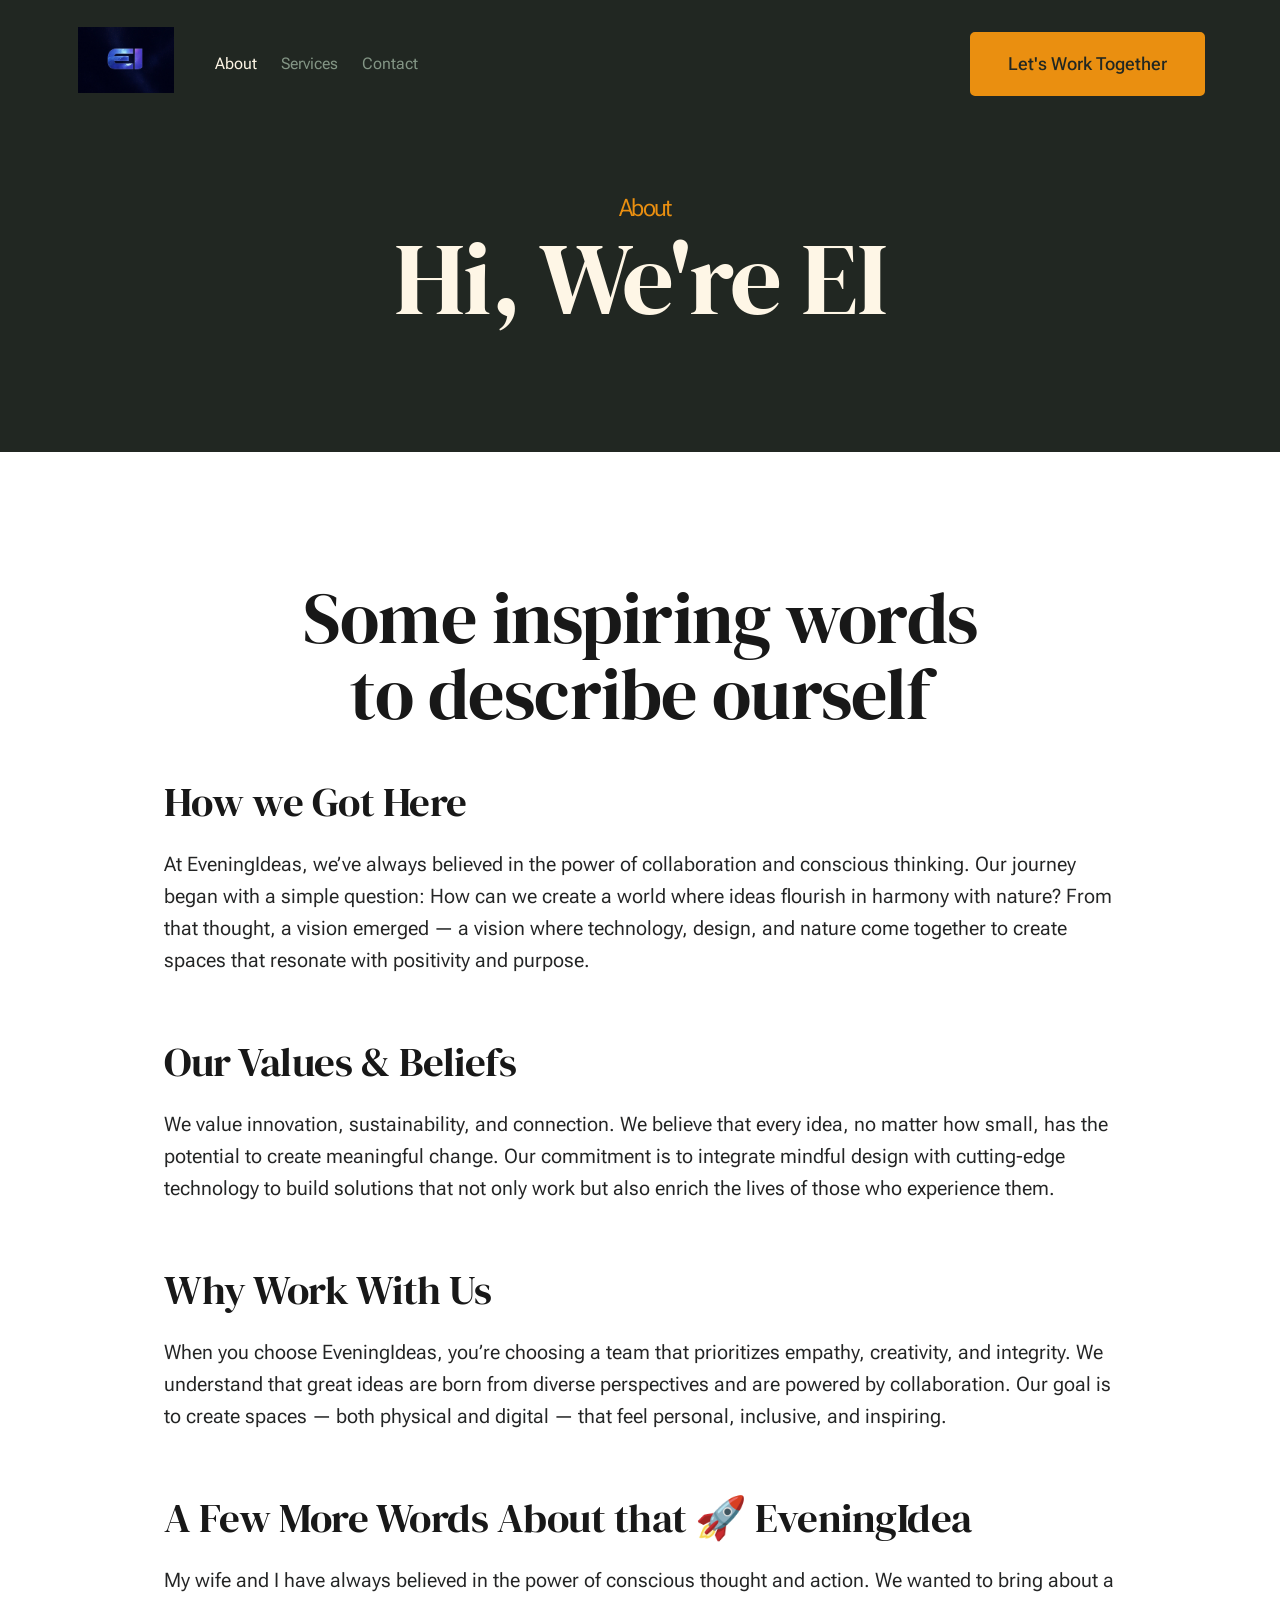
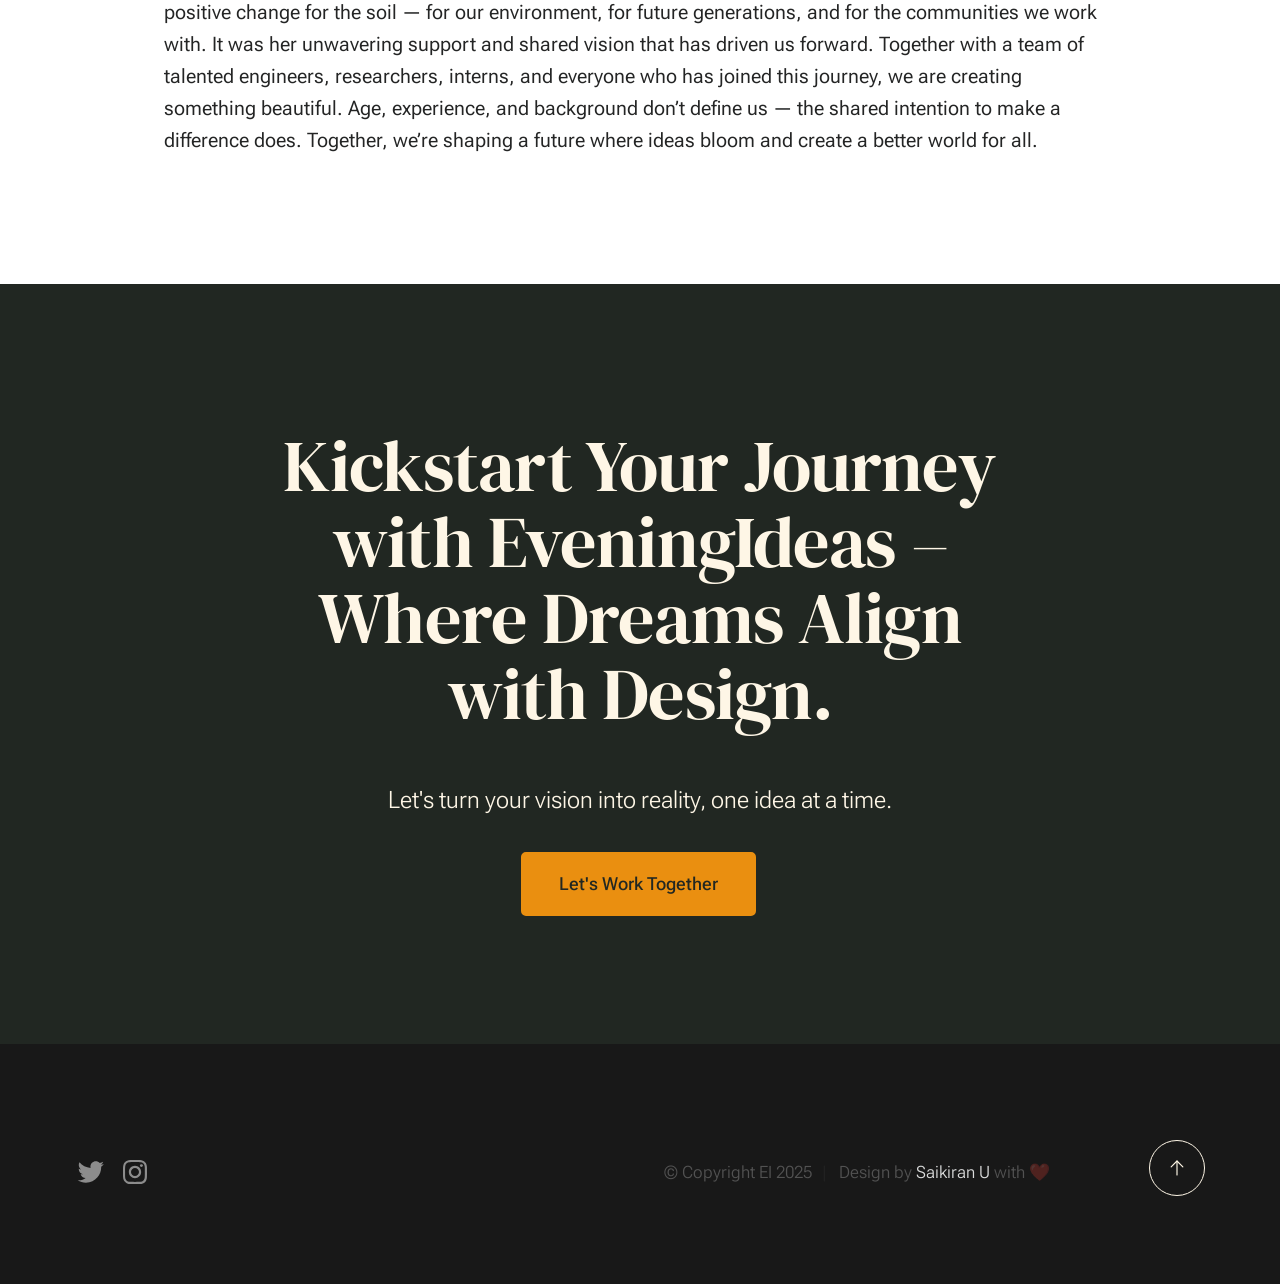
==== commit 69f29c12: "Update about.html" ====
--- a/about.html
+++ b/about.html
@@ -134,7 +134,7 @@
 
                             <h2>A Few More Words About that 🚀 EveningIdea</h2>
                             <p>
-                                My wife, Roshini, and I have always believed in the power of conscious thought and action. 
+                                My wife and I have always believed in the power of conscious thought and action. 
                                 We wanted to bring about a positive change for the soil — for our environment, for future generations, and for the communities we work with. 
                                 It was her unwavering support and shared vision that has driven us forward. Together with a team of talented engineers, researchers, interns, and 
                                 everyone who has joined this journey, 
@@ -221,4 +221,4 @@
     <script src="js/main.js"></script>
 
 </body>
-</html>+</html>
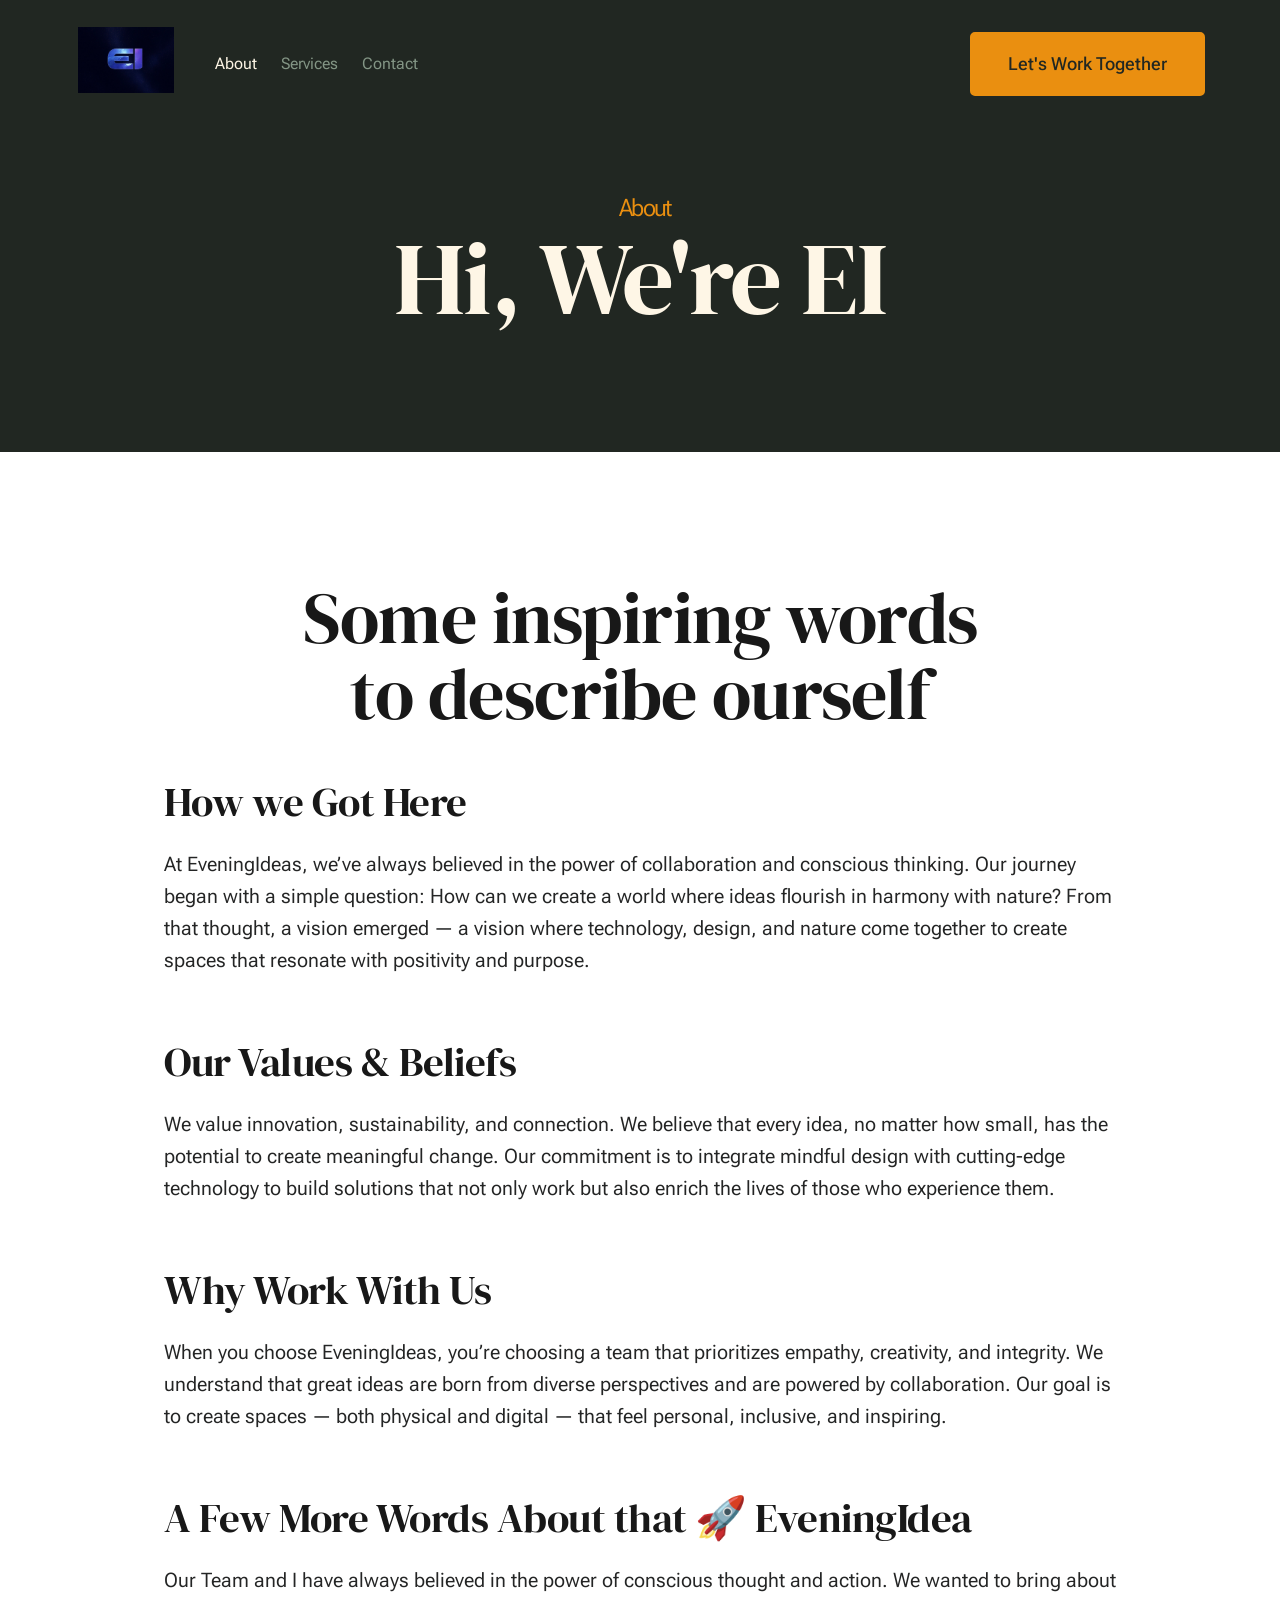
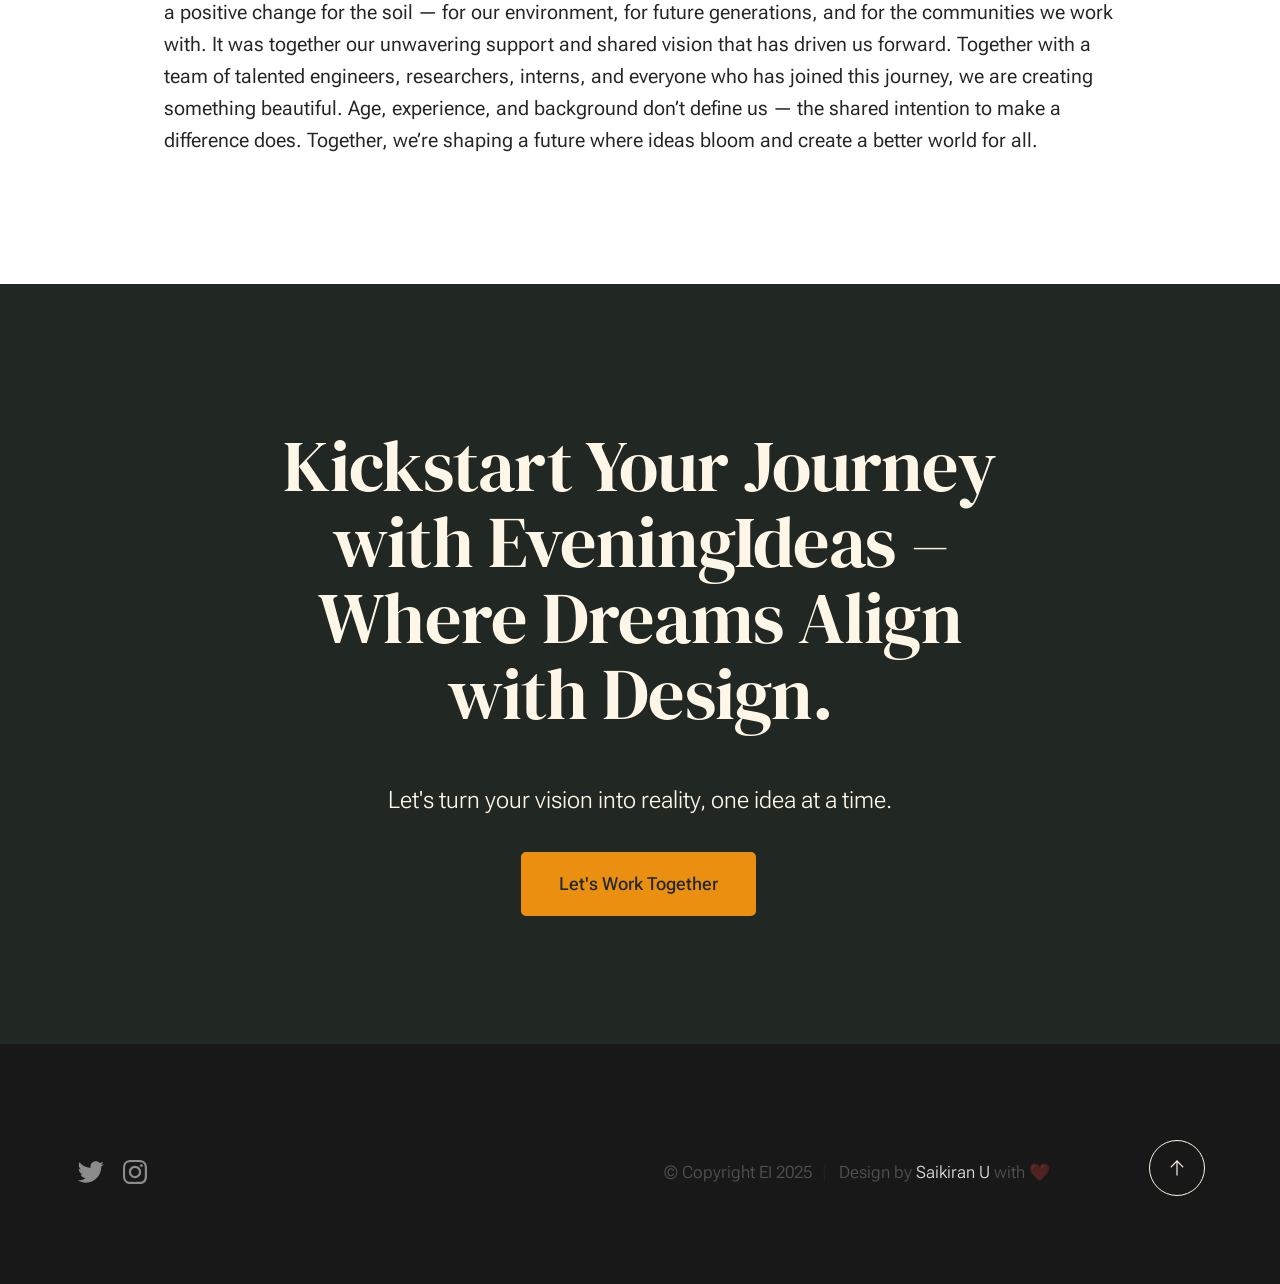
==== commit eba76ca5: "Update about.html" ====
--- a/about.html
+++ b/about.html
@@ -134,9 +134,9 @@
 
                             <h2>A Few More Words About that 🚀 EveningIdea</h2>
                             <p>
-                                My wife and I have always believed in the power of conscious thought and action. 
+                                Our Team and I have always believed in the power of conscious thought and action. 
                                 We wanted to bring about a positive change for the soil — for our environment, for future generations, and for the communities we work with. 
-                                It was her unwavering support and shared vision that has driven us forward. Together with a team of talented engineers, researchers, interns, and 
+                                It was together our unwavering support and shared vision that has driven us forward. Together with a team of talented engineers, researchers, interns, and 
                                 everyone who has joined this journey, 
                                 we are creating something beautiful. Age, experience, and background don’t define us — 
                                 the shared intention to make a difference does. Together, we’re shaping a future where ideas bloom and 
